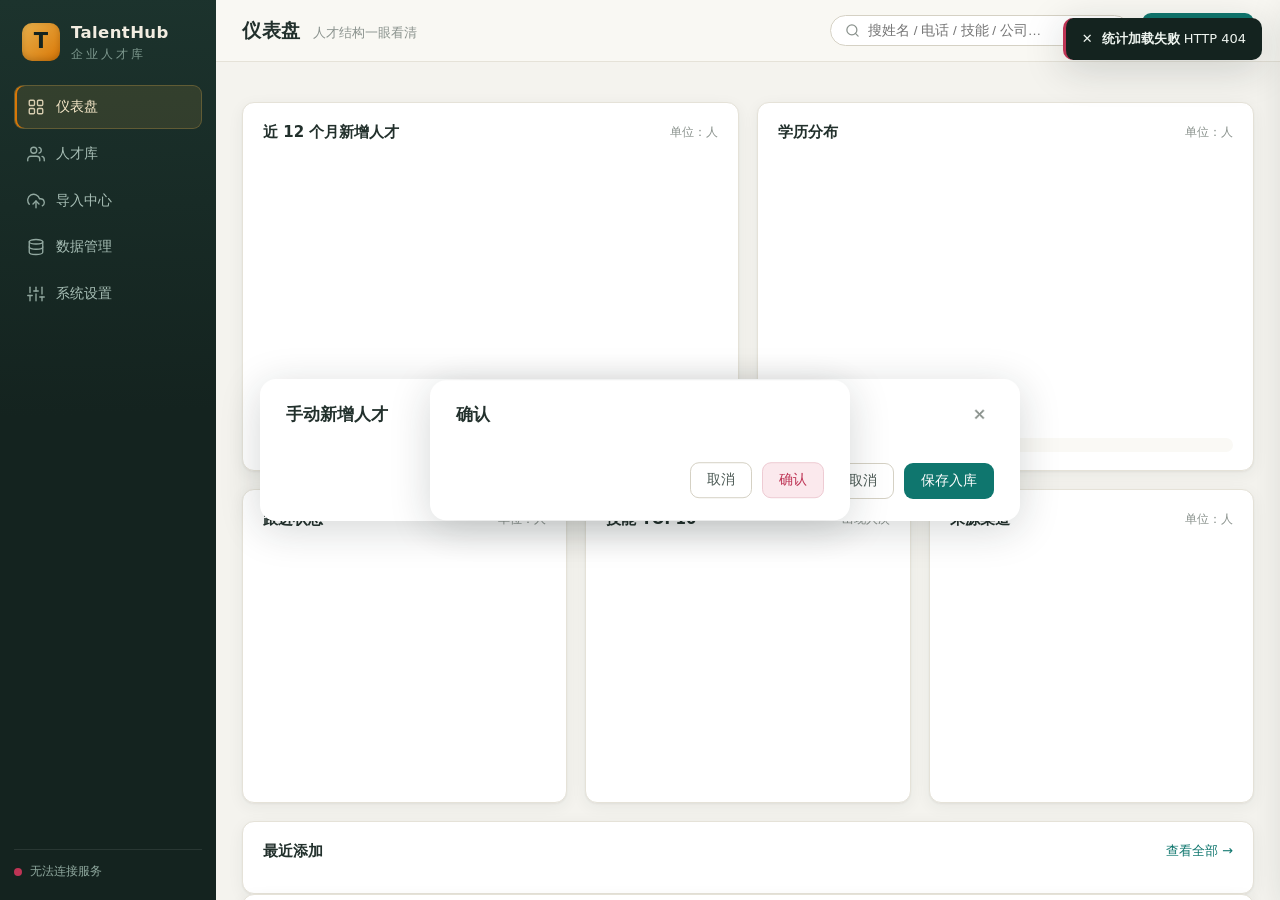
==== app/static/index.html @ 9ff1e19c "feat: add 37 files" ====
<!DOCTYPE html>
<html lang="zh-CN">
<head>
<meta charset="UTF-8">
<meta name="viewport" content="width=device-width, initial-scale=1.0">
<title>TalentHub 企业人才库</title>
<link rel="icon" href="data:image/svg+xml,%3Csvg xmlns='http://www.w3.org/2000/svg' viewBox='0 0 32 32'%3E%3Crect width='32' height='32' rx='7' fill='%23123f38'/%3E%3Ctext x='16' y='22' font-size='16' text-anchor='middle' fill='%23e8b04b' font-family='sans-serif' font-weight='bold'%3ET%3C/text%3E%3C/svg%3E">
<link rel="stylesheet" href="style.css">
<script src="vendor/echarts.min.js"></script>
</head>
<body>
<div id="layout">
  <!-- 侧边栏 -->
  <aside id="sidebar">
    <div class="logo">
      <div class="logo-mark">T</div>
      <div class="logo-text"><b>TalentHub</b><span>企业人才库</span></div>
    </div>
    <nav id="nav">
      <a href="#/dashboard" data-view="dashboard" class="nav-item">
        <svg viewBox="0 0 24 24" fill="none" stroke="currentColor" stroke-width="1.8" stroke-linecap="round" stroke-linejoin="round"><rect x="3" y="3" width="7" height="7" rx="1.5"/><rect x="14" y="3" width="7" height="7" rx="1.5"/><rect x="14" y="14" width="7" height="7" rx="1.5"/><rect x="3" y="14" width="7" height="7" rx="1.5"/></svg>
        仪表盘</a>
      <a href="#/talents" data-view="talents" class="nav-item">
        <svg viewBox="0 0 24 24" fill="none" stroke="currentColor" stroke-width="1.8" stroke-linecap="round" stroke-linejoin="round"><path d="M17 21v-2a4 4 0 0 0-4-4H5a4 4 0 0 0-4 4v2"/><circle cx="9" cy="7" r="4"/><path d="M23 21v-2a4 4 0 0 0-3-3.87"/><path d="M16 3.13a4 4 0 0 1 0 7.75"/></svg>
        人才库</a>
      <a href="#/import" data-view="import" class="nav-item">
        <svg viewBox="0 0 24 24" fill="none" stroke="currentColor" stroke-width="1.8" stroke-linecap="round" stroke-linejoin="round"><polyline points="16 16 12 12 8 16"/><line x1="12" y1="12" x2="12" y2="21"/><path d="M20.39 18.39A5 5 0 0 0 18 9h-1.26A8 8 0 1 0 3 16.3"/></svg>
        导入中心</a>
      <a href="#/data" data-view="data" class="nav-item">
        <svg viewBox="0 0 24 24" fill="none" stroke="currentColor" stroke-width="1.8" stroke-linecap="round" stroke-linejoin="round"><ellipse cx="12" cy="5" rx="9" ry="3"/><path d="M21 12c0 1.66-4 3-9 3s-9-1.34-9-3"/><path d="M3 5v14c0 1.66 4 3 9 3s9-1.34 9-3V5"/></svg>
        数据管理</a>
      <a href="#/settings" data-view="settings" class="nav-item">
        <svg viewBox="0 0 24 24" fill="none" stroke="currentColor" stroke-width="1.8" stroke-linecap="round" stroke-linejoin="round"><line x1="4" y1="21" x2="4" y2="14"/><line x1="4" y1="10" x2="4" y2="3"/><line x1="12" y1="21" x2="12" y2="12"/><line x1="12" y1="8" x2="12" y2="3"/><line x1="20" y1="21" x2="20" y2="16"/><line x1="20" y1="12" x2="20" y2="3"/><line x1="1" y1="14" x2="7" y2="14"/><line x1="9" y1="8" x2="15" y2="8"/><line x1="17" y1="16" x2="23" y2="16"/></svg>
        系统设置</a>
    </nav>
    <div class="sidebar-foot">
      <div id="server-dot" class="server-line"><span class="dot"></span><span id="server-text">连接中…</span></div>
      <div id="sidebar-port" class="port-line"></div>
    </div>
  </aside>

  <!-- 主区 -->
  <div id="main">
    <header id="topbar">
      <div class="topbar-left">
        <h1 id="page-title">仪表盘</h1>
        <span id="page-sub" class="page-sub"></span>
      </div>
      <div class="topbar-right">
        <div class="search-box">
          <svg viewBox="0 0 24 24" fill="none" stroke="currentColor" stroke-width="2" stroke-linecap="round"><circle cx="11" cy="11" r="8"/><line x1="21" y1="21" x2="16.65" y2="16.65"/></svg>
          <input id="global-search" type="search" placeholder="搜姓名 / 电话 / 技能 / 公司…" autocomplete="off">
        </div>
        <button id="btn-upload-top" class="btn btn-primary">
          <svg viewBox="0 0 24 24" fill="none" stroke="currentColor" stroke-width="2" stroke-linecap="round"><path d="M21 15v4a2 2 0 0 1-2 2H5a2 2 0 0 1-2-2v-4"/><polyline points="17 8 12 3 7 8"/><line x1="12" y1="3" x2="12" y2="15"/></svg>
          上传简历</button>
      </div>
    </header>
    <main id="content">
      <!-- 仪表盘 -->
      <section id="view-dashboard" class="view">
        <div id="stat-cards" class="stat-cards"></div>
        <div class="grid-2">
          <div class="card chart-card">
            <div class="card-head"><h3>近 12 个月新增人才</h3><span class="unit">单位：人</span></div>
            <div id="chart-trend" class="chart chart-lg"></div>
            <p id="trend-insight" class="insight"></p>
          </div>
          <div class="card chart-card">
            <div class="card-head"><h3>学历分布</h3><span class="unit">单位：人</span></div>
            <div id="chart-edu" class="chart chart-lg"></div>
            <p id="edu-insight" class="insight"></p>
          </div>
        </div>
        <div class="grid-3">
          <div class="card chart-card">
            <div class="card-head"><h3>跟进状态</h3><span class="unit">单位：人</span></div>
            <div id="chart-status" class="chart"></div>
          </div>
          <div class="card chart-card">
            <div class="card-head"><h3>技能 TOP10</h3><span class="unit">出现人次</span></div>
            <div id="chart-skills" class="chart"></div>
          </div>
          <div class="card chart-card">
            <div class="card-head"><h3>来源渠道</h3><span class="unit">单位：人</span></div>
            <div id="chart-source" class="chart"></div>
          </div>
        </div>
        <div class="card">
          <div class="card-head"><h3>最近添加</h3><a href="#/talents" class="link">查看全部 →</a></div>
          <div id="recent-list" class="recent-list"></div>
        </div>
      </section>

      <!-- 人才库 -->
      <section id="view-talents" class="view" hidden>
        <div class="card">
          <div class="table-toolbar">
            <div class="filters">
              <select id="f-status" aria-label="按状态筛选"><option value="">全部状态</option></select>
              <select id="f-rating" aria-label="按评级筛选">
                <option value="">全部评级</option><option value="A">A 高潜</option>
                <option value="B">B 良好</option><option value="C">C 一般</option>
                <option value="D">D 暂缓</option><option value="_none">未评级</option></select>
              <select id="f-edu" aria-label="按学历筛选"><option value="">全部学历</option></select>
              <select id="f-sort" aria-label="排序方式">
                <option value="created_at:desc">最新添加</option>
                <option value="created_at:asc">最早添加</option>
                <option value="rating:asc">评级 A→D</option>
                <option value="work_years:desc">经验从多到少</option>
                <option value="name:asc">姓名</option>
              </select>
            </div>
            <div class="toolbar-actions">
              <button id="btn-add-talent" class="btn btn-ghost">＋ 手动新增</button>
              <button id="btn-export-filtered" class="btn btn-ghost">导出 Excel</button>
            </div>
          </div>
          <div id="batch-bar" class="batch-bar" hidden>
            <span id="batch-count"></span>
            <select id="batch-status" aria-label="批量改状态"></select>
            <button id="batch-apply-status" class="btn btn-sm">改状态</button>
            <select id="batch-rating" aria-label="批量评级">
              <option value="A">A</option><option value="B">B</option>
              <option value="C">C</option><option value="D">D</option></select>
            <button id="batch-apply-rating" class="btn btn-sm">评级</button>
            <button id="batch-tag" class="btn btn-sm">打标签…</button>
            <button id="batch-delete" class="btn btn-sm btn-danger">删除</button>
            <button id="batch-clear" class="btn btn-sm btn-ghost">取消选择</button>
          </div>
          <div class="table-wrap">
            <table id="talent-table" class="data-table">
              <thead>
                <tr>
                  <th class="w-check"><input type="checkbox" id="check-all" aria-label="全选"></th>
                  <th>姓名</th><th>联系方式</th><th>学历 / 院校</th><th class="num">年限</th>
                  <th>技能</th><th>状态</th><th>评级</th><th>来源</th><th>添加时间</th><th class="w-ops">操作</th>
                </tr>
              </thead>
              <tbody id="talent-tbody"></tbody>
            </table>
            <div id="table-empty" class="empty" hidden>
              <p>还没有人才记录</p>
              <p class="sub">点击右上角「上传简历」批量导入，或「手动新增」逐条录入</p>
            </div>
          </div>
          <div id="pager" class="pager"></div>
        </div>
      </section>

      <!-- 导入中心 -->
      <section id="view-import" class="view" hidden>
        <div class="tabs">
          <button class="tab active" data-tab="resume">简历智能导入（PDF / Word / 图片）</button>
          <button class="tab" data-tab="table">表格导入 / 数据合并（xlsx / csv）</button>
        </div>

        <div id="tab-resume" class="tab-panel">
          <div class="card">
            <div id="dropzone-resume" class="dropzone">
              <svg viewBox="0 0 24 24" fill="none" stroke="currentColor" stroke-width="1.5" stroke-linecap="round" stroke-linejoin="round"><path d="M14 2H6a2 2 0 0 0-2 2v16a2 2 0 0 0 2 2h12a2 2 0 0 0 2-2V8z"/><polyline points="14 2 14 8 20 8"/><line x1="12" y1="18" x2="12" y2="12"/><polyline points="9 15 12 12 15 15"/></svg>
              <p><b>拖拽简历文件到这里</b>，或 <label class="link like-btn">点击选择<input id="file-resume" type="file" multiple accept=".pdf,.docx,.doc,.txt,.md,.png,.jpg,.jpeg,.bmp,.webp" hidden></label></p>
              <p class="sub">支持 PDF（扫描版自动走内置 OCR）、Word .docx、图片、txt，单次可多选</p>
            </div>
            <div id="resume-progress" class="progress-line" hidden><div class="bar"><i></i></div><span></span></div>
          </div>
          <div id="draft-zone" class="card" hidden>
            <div class="card-head">
              <h3>解析结果确认 <span id="draft-count" class="muted"></span></h3>
              <div class="draft-actions">
                <label class="muted">重复合并策略
                  <select id="draft-strategy">
                    <option value="skip">跳过重复</option>
                    <option value="fill" selected>补全空字段</option>
                    <option value="overwrite">覆盖更新</option>
                    <option value="always_new">总是新增</option>
                  </select></label>
                <button id="btn-draft-commit" class="btn btn-primary">确认入库</button>
                <button id="btn-draft-cancel" class="btn btn-ghost">放弃</button>
              </div>
            </div>
            <div class="table-wrap">
              <table class="data-table draft-table">
                <thead><tr>
                  <th>文件</th><th>方式</th><th>置信度</th><th>姓名*</th><th>电话</th><th>学历</th>
                  <th>期望/当前职位</th><th>评级</th><th>状态</th><th></th>
                </tr></thead>
                <tbody id="draft-tbody"></tbody>
              </table>
            </div>
            <p class="hint">置信度低于 60% 的行已标黄，请核对黄色输入框内容；姓名必填才能入库。入库后可在「人才库」继续完善。</p>
          </div>
        </div>

        <div id="tab-table" class="tab-panel" hidden>
          <div class="card">
            <div id="dropzone-table" class="dropzone">
              <svg viewBox="0 0 24 24" fill="none" stroke="currentColor" stroke-width="1.5" stroke-linecap="round"><rect x="3" y="3" width="18" height="18" rx="2"/><line x1="3" y1="9" x2="21" y2="9"/><line x1="3" y1="15" x2="21" y2="15"/><line x1="9" y1="3" x2="9" y2="21"/><line x1="15" y1="3" x2="15" y2="21"/></svg>
              <p><b>拖拽 Excel / CSV 表格到这里</b>，或 <label class="link like-btn">点击选择<input id="file-table" type="file" accept=".xlsx,.xlsm,.csv" hidden></label></p>
              <p class="sub">表头自动识别常见别名；用于外部名单导入、多库数据合并（按 电话 &gt; 邮箱 &gt; 姓名 去重）</p>
            </div>
            <div id="table-progress" class="progress-line" hidden><div class="bar"><i></i></div><span></span></div>
          </div>
          <div id="table-preview-zone" class="card" hidden>
            <div class="card-head"><h3>导入预览与合并分析</h3>
              <div class="draft-actions">
                <span id="tp-summary" class="muted"></span>
                <button id="btn-table-commit" class="btn btn-primary">执行导入</button>
                <button id="btn-table-cancel" class="btn btn-ghost">取消</button>
              </div>
            </div>
            <div id="tp-warnings"></div>
            <div class="strategy-row">
              <span class="muted">合并策略：</span>
              <label><input type="radio" name="tp-strategy" value="fill" checked> 补全空字段（推荐，重复记录只补空白）</label>
              <label><input type="radio" name="tp-strategy" value="skip"> 跳过重复（库里有就不动）</label>
              <label><input type="radio" name="tp-strategy" value="overwrite"> 覆盖更新（以新表为准）</label>
              <label><input type="radio" name="tp-strategy" value="always_new"> 总是新增（不去重）</label>
            </div>
            <div class="table-wrap preview-wrap">
              <table class="data-table">
                <thead><tr><th class="w-check"><input type="checkbox" id="tp-check-all" checked aria-label="全选导入行"></th>
                  <th>#</th><th>姓名</th><th>电话</th><th>邮箱</th><th>学历</th><th>职位</th><th>技能</th><th>重复判定</th></tr></thead>
                <tbody id="tp-tbody"></tbody>
              </table>
            </div>
          </div>
        </div>
      </section>

      <!-- 数据管理 -->
      <section id="view-data" class="view" hidden>
        <div class="grid-2">
          <div class="card action-card">
            <h3>导出</h3>
            <p class="muted">把人才库（含当前筛选条件）导出成带格式的电子表格，可直接用 Excel / WPS 打开编辑。</p>
            <div class="action-row">
              <button id="btn-export-all-xlsx" class="btn btn-primary">导出全部 Excel (.xlsx)</button>
              <button id="btn-export-all-csv" class="btn btn-ghost">导出 CSV</button>
            </div>
            <div class="action-row">
              <button id="btn-download-template" class="btn btn-ghost">下载导入模板</button>
              <button id="btn-export-json" class="btn btn-ghost">导出 JSON 备份</button>
            </div>
          </div>
          <div class="card action-card">
            <h3>导入 / 合并</h3>
            <p class="muted">JSON 备份用于跨机器迁移与两库合并；表格导入请前往「导入中心」。</p>
            <div class="action-row">
              <label class="like-btn btn btn-ghost">导入 JSON 备份并合并<input id="file-json" type="file" accept=".json" hidden></label>
              <select id="json-strategy" aria-label="JSON 合并策略">
                <option value="fill" selected>补全空字段</option><option value="skip">跳过重复</option>
                <option value="overwrite">覆盖更新</option><option value="always_new">总是新增</option>
              </select>
            </div>
            <div id="json-result" class="result-line"></div>
            <div class="db-info" id="db-info"></div>
          </div>
        </div>
        <div class="card">
          <div class="card-head"><h3>操作日志</h3><span class="unit">最近 50 条</span></div>
          <div class="table-wrap"><table class="data-table"><thead>
            <tr><th class="w-time">时间</th><th>动作</th><th>明细</th></tr></thead>
            <tbody id="event-tbody"></tbody></table></div>
        </div>
      </section>

      <!-- 系统设置 -->
      <section id="view-settings" class="view" hidden>
        <div class="grid-2">
          <div class="card">
            <div class="card-head"><h3>服务与端口</h3></div>
            <form id="settings-form" class="form">
              <div class="form-row radio-row">
                <span class="form-label">访问范围</span>
                <label><input type="radio" name="host" value="127.0.0.1"> 仅本机（127.0.0.1）</label>
                <label><input type="radio" name="host" value="0.0.0.0"> 开放端口，局域网可访问（0.0.0.0）</label>
              </div>
              <div class="form-row">
                <label class="form-label" for="set-port">端口</label>
                <input id="set-port" name="port" type="number" min="1024" max="65535" class="input w-120">
                <span class="muted">改端口或开放范围后需点「保存并重启服务」</span>
              </div>
              <div class="form-row"><label class="check-line">
                <input type="checkbox" name="auto_open_browser"> 启动时自动打开浏览器（本地仪表页面）</label></div>
              <div class="form-row"><label class="check-line">
                <input type="checkbox" name="ocr_enabled"> 扫描版 PDF / 图片启用内置 OCR（RapidOCR，离线）</label></div>
              <div class="form-row">
                <label class="form-label" for="set-ocr-pages">OCR 页数上限</label>
                <input id="set-ocr-pages" name="ocr_max_pages" type="number" min="1" max="200" class="input w-120">
                <span class="muted">单份文档最多识别页数，防超大扫描件阻塞</span>
              </div>
              <div class="form-row"><label class="check-line">
                <input type="checkbox" name="upload_keep_original"> 保留上传原件（可在人才详情下载回看）</label></div>
              <div class="form-row btn-row">
                <button type="button" id="btn-save-settings" class="btn btn-primary">保存设置</button>
                <button type="button" id="btn-restart" class="btn btn-warn">保存并重启服务</button>
              </div>
            </form>
          </div>
          <div class="card">
            <div class="card-head"><h3>系统信息</h3></div>
            <div id="sysinfo" class="sysinfo"></div>
            <div class="card-head" style="margin-top:18px"><h3>访问地址</h3></div>
            <div id="sys-urls" class="sysinfo"></div>
            <p class="hint">开放端口后，同一局域网的电脑/手机浏览器直接访问上面的局域网地址即可使用同一套仪表与人才库；公网部署请自行加防火墙白名单或反代鉴权。</p>
          </div>
        </div>
      </section>
    </main>
  </div>
</div>

<!-- 详情/编辑抽屉 -->
<div id="drawer-mask" class="drawer-mask" hidden></div>
<aside id="drawer" class="drawer" hidden aria-label="人才详情">
  <div class="drawer-head">
    <div class="drawer-avatar" id="d-avatar"></div>
    <div><h2 id="d-title"></h2><p id="d-subtitle" class="muted"></p></div>
    <button id="d-close" class="icon-btn" aria-label="关闭">✕</button>
  </div>
  <div class="drawer-tabs">
    <button class="dtab active" data-dtab="info">档案信息</button>
    <button class="dtab" data-dtab="notes">跟进记录 <span id="d-note-count" class="badge"></span></button>
    <button class="dtab" data-dtab="raw">简历原文</button>
  </div>
  <div id="dtab-info" class="dtab-panel">
    <form id="d-form" class="form form-grid"></form>
    <div class="drawer-foot">
      <a id="d-file" class="btn btn-ghost" hidden download>下载原件</a>
      <span class="spacer"></span>
      <button id="d-delete" class="btn btn-danger">删除</button>
      <button id="d-save" class="btn btn-primary">保存修改</button>
    </div>
  </div>
  <div id="dtab-notes" class="dtab-panel" hidden>
    <div class="note-add">
      <textarea id="d-note-input" rows="2" placeholder="记录一次沟通 / 面试反馈 / 跟进计划…"></textarea>
      <button id="d-note-add" class="btn btn-primary btn-sm">添加跟进</button>
    </div>
    <div id="d-notes" class="notes"></div>
  </div>
  <div id="dtab-raw" class="dtab-panel" hidden>
    <pre id="d-raw" class="raw-text"></pre>
  </div>
</aside>

<!-- 手动新增弹窗 -->
<div id="modal-mask" class="drawer-mask" hidden></div>
<div id="modal-add" class="modal" hidden role="dialog" aria-label="手动新增人才">
  <div class="modal-head"><h2>手动新增人才</h2><button id="m-close" class="icon-btn" aria-label="关闭">✕</button></div>
  <form id="m-form" class="form form-grid"></form>
  <div class="modal-foot">
    <button id="m-cancel" class="btn btn-ghost">取消</button>
    <button id="m-save" class="btn btn-primary">保存入库</button>
  </div>
</div>

<!-- 确认弹窗 -->
<div id="confirm-mask" class="drawer-mask" hidden></div>
<div id="confirm-box" class="modal modal-sm" hidden role="alertdialog">
  <div class="modal-head"><h2 id="cf-title">确认</h2></div>
  <p id="cf-text" class="cf-text"></p>
  <div class="modal-foot">
    <button id="cf-cancel" class="btn btn-ghost">取消</button>
    <button id="cf-ok" class="btn btn-danger">确认</button>
  </div>
</div>

<div id="toasts" class="toasts" aria-live="polite"></div>
<script src="app.js"></script>
</body>
</html>
---- app/static/style.css ----
/* TalentHub 设计系统 — 「墨青纸感」：暖纸底 + 墨青侧栏 + 琥珀点缀。
   全部间距/圆角/色彩走 token，禁止散写魔法值。 */
:root {
  --bg: #f4f3ee;
  --surface: #ffffff;
  --surface-2: #faf9f5;
  --ink: #22302c;
  --ink-2: #4c5a55;
  --muted: #8a928d;
  --line: #e5e2d8;
  --line-strong: #d5d1c4;
  --sidebar: #14231f;
  --sidebar-2: #1c332d;
  --sidebar-ink: #cfe0d8;
  --primary: #0f766e;
  --primary-deep: #0b544e;
  --primary-soft: #e0f0ed;
  --accent: #d97706;
  --accent-soft: #fdf1de;
  --danger: #be3455;
  --danger-soft: #fbe9ed;
  --ok: #15803d;
  --radius: 12px;
  --radius-sm: 8px;
  --shadow: 0 1px 2px rgba(34, 48, 44, .05), 0 4px 16px rgba(34, 48, 44, .06);
  --shadow-lg: 0 8px 40px rgba(20, 35, 31, .18);
  --font: "PingFang SC", "HarmonyOS Sans SC", "Source Han Sans SC", "Microsoft YaHei",
          "Noto Sans CJK SC", "Segoe UI", system-ui, sans-serif;
  --transition: 160ms cubic-bezier(.2, 0, 0, 1);
}

* { box-sizing: border-box; margin: 0; padding: 0; }
html, body { height: 100%; }
body {
  font-family: var(--font);
  background: var(--bg);
  color: var(--ink);
  font-size: 14px;
  line-height: 1.55;
  -webkit-font-smoothing: antialiased;
  overflow: hidden;
}
#layout { display: flex; height: 100vh; }

/* ============ 侧边栏 ============ */
#sidebar {
  width: 216px; flex-shrink: 0;
  background: linear-gradient(178deg, var(--sidebar-2) 0%, var(--sidebar) 46%);
  color: var(--sidebar-ink);
  display: flex; flex-direction: column;
  padding: 20px 14px 14px;
}
.logo { display: flex; align-items: center; gap: 11px; padding: 0 8px 22px; }
.logo-mark {
  width: 38px; height: 38px; border-radius: 10px; flex-shrink: 0;
  background: linear-gradient(135deg, #e8b04b, #d97706);
  color: #14231f; font-weight: 800; font-size: 21px;
  display: flex; align-items: center; justify-content: center;
  box-shadow: inset 0 -2px 6px rgba(0,0,0,.18);
}
.logo-text b { display: block; color: #f2ede1; font-size: 16.5px; letter-spacing: .4px; }
.logo-text span { display: block; font-size: 11.5px; color: #7e998f; letter-spacing: 3px; }

#nav { display: flex; flex-direction: column; gap: 3px; flex: 1; }
.nav-item {
  display: flex; align-items: center; gap: 11px;
  padding: 10px 12px; border-radius: 9px;
  color: #a8bfb6; text-decoration: none; font-size: 14px;
  transition: background var(--transition), color var(--transition);
  border: 1px solid transparent;
}
.nav-item svg { width: 18px; height: 18px; flex-shrink: 0; opacity: .85; }
.nav-item:hover { background: rgba(255,255,255,.06); color: #e7efe9; }
.nav-item.active {
  background: rgba(232,176,75,.12); color: #f5e7c8;
  border-color: rgba(232,176,75,.25);
  box-shadow: inset 2px 0 0 var(--accent);
}
.nav-item:focus-visible, a:focus-visible, button:focus-visible, input:focus-visible,
select:focus-visible, textarea:focus-visible {
  outline: 2px solid var(--accent); outline-offset: 2px;
}
.sidebar-foot { border-top: 1px solid rgba(255,255,255,.09); padding-top: 12px; }
.server-line { display: flex; align-items: center; gap: 8px; font-size: 12px; color: #8fa89e; }
.dot { width: 8px; height: 8px; border-radius: 50%; background: #4ade80; flex-shrink: 0; }
.dot.off { background: var(--danger); }
.port-line { font-size: 11px; color: #5f7a70; margin-top: 5px; padding-left: 16px; }

/* ============ 主区 ============ */
#main { flex: 1; display: flex; flex-direction: column; min-width: 0; }
#topbar {
  height: 62px; flex-shrink: 0;
  display: flex; align-items: center; justify-content: space-between;
  padding: 0 26px; gap: 18px;
  background: rgba(250, 249, 245, .82);
  backdrop-filter: blur(8px);
  border-bottom: 1px solid var(--line);
}
.topbar-left { display: flex; align-items: baseline; gap: 12px; min-width: 0; }
#page-title { font-size: 19px; font-weight: 700; letter-spacing: .5px; }
.page-sub { color: var(--muted); font-size: 12.5px; white-space: nowrap; }
.topbar-right { display: flex; align-items: center; gap: 12px; }
.search-box {
  display: flex; align-items: center; gap: 8px;
  background: var(--surface); border: 1px solid var(--line-strong);
  border-radius: 99px; padding: 7px 14px; width: 300px;
  transition: border-color var(--transition), box-shadow var(--transition);
}
.search-box:focus-within { border-color: var(--primary); box-shadow: 0 0 0 3px var(--primary-soft); }
.search-box svg { width: 15px; height: 15px; color: var(--muted); flex-shrink: 0; }
.search-box input { border: 0; outline: 0; flex: 1; font-size: 13.5px; background: transparent; color: var(--ink); min-width: 0; }

#content { flex: 1; overflow-y: auto; padding: 22px 26px 40px; scroll-behavior: smooth; }
.view { display: flex; flex-direction: column; gap: 18px; max-width: 1440px; margin: 0 auto; width: 100%; }

/* ============ 卡片 / 网格 ============ */
.card {
  background: var(--surface); border: 1px solid var(--line);
  border-radius: var(--radius); box-shadow: var(--shadow);
  padding: 18px 20px;
}
.card-head { display: flex; align-items: center; justify-content: space-between; margin-bottom: 12px; gap: 10px; flex-wrap: wrap; }
.card-head h3 { font-size: 15px; font-weight: 700; }
.unit { font-size: 11.5px; color: var(--muted); }
.muted { color: var(--muted); font-size: 12.5px; }
.hint { font-size: 12px; color: var(--muted); margin-top: 10px; line-height: 1.7; }
.link { color: var(--primary); text-decoration: none; font-size: 13px; }
.link:hover { text-decoration: underline; }
.like-btn { cursor: pointer; display: inline-flex; align-items: center; }
.grid-2 { display: grid; grid-template-columns: 1fr 1fr; gap: 18px; }
.grid-3 { display: grid; grid-template-columns: repeat(3, 1fr); gap: 18px; }

/* ============ 统计卡 ============ */
.stat-cards { display: grid; grid-template-columns: repeat(4, 1fr); gap: 18px; }
.stat-card {
  background: var(--surface); border: 1px solid var(--line); border-radius: var(--radius);
  padding: 18px 20px 15px; box-shadow: var(--shadow); position: relative; overflow: hidden;
  display: flex; flex-direction: column; gap: 4px;
}
.stat-card::before { content: ""; position: absolute; left: 0; top: 0; bottom: 0; width: 3px; background: var(--sc, var(--primary)); }
.stat-card .sc-label { font-size: 12.5px; color: var(--muted); display: flex; align-items: center; gap: 7px; }
.stat-card .sc-label svg { width: 15px; height: 15px; color: var(--sc, var(--primary)); }
.stat-card .sc-value {
  font-size: 32px; font-weight: 800; letter-spacing: -.5px; line-height: 1.15;
  font-variant-numeric: tabular-nums; color: var(--ink);
}
.stat-card .sc-value small { font-size: 13px; font-weight: 500; color: var(--muted); margin-left: 3px; }
.stat-card .sc-sub { font-size: 12px; color: var(--muted); }
.stat-card .sc-sub b { color: var(--sc, var(--primary)); font-weight: 600; }

/* ============ 图表 ============ */
.chart-card { display: flex; flex-direction: column; }
.chart { width: 100%; height: 240px; }
.chart-lg { height: 272px; }
.insight {
  font-size: 12.5px; color: var(--ink-2); background: var(--surface-2);
  border-left: 3px solid var(--accent); border-radius: 0 8px 8px 0;
  padding: 7px 12px; margin-top: 10px; line-height: 1.6;
}
.insight b { color: var(--accent); font-variant-numeric: tabular-nums; }
.recent-list { display: flex; flex-direction: column; }
.recent-item {
  display: flex; align-items: center; gap: 12px; padding: 10px 6px;
  border-bottom: 1px dashed var(--line); cursor: pointer; border-radius: 8px;
  transition: background var(--transition);
}
.recent-item:last-child { border-bottom: 0; }
.recent-item:hover { background: var(--surface-2); }
.recent-item .ri-name { font-weight: 600; min-width: 70px; }
.recent-item .ri-meta { color: var(--muted); font-size: 12.5px; flex: 1; overflow: hidden; text-overflow: ellipsis; white-space: nowrap; }
.recent-item .ri-time { color: var(--muted); font-size: 11.5px; font-variant-numeric: tabular-nums; white-space: nowrap; }

/* ============ 按钮 ============ */
.btn {
  display: inline-flex; align-items: center; gap: 7px; justify-content: center;
  border: 1px solid transparent; border-radius: 9px; cursor: pointer;
  font-family: inherit; font-size: 13.5px; font-weight: 500;
  padding: 8px 16px; white-space: nowrap;
  transition: background var(--transition), border-color var(--transition),
              color var(--transition), box-shadow var(--transition);
}
.btn svg { width: 15px; height: 15px; }
.btn:disabled { opacity: .5; cursor: not-allowed; }
.btn-primary { background: var(--primary); color: #fff; }
.btn-primary:hover:not(:disabled) { background: var(--primary-deep); }
.btn-ghost { background: var(--surface); border-color: var(--line-strong); color: var(--ink-2); }
.btn-ghost:hover:not(:disabled) { border-color: var(--primary); color: var(--primary); background: var(--primary-soft); }
.btn-danger { background: var(--danger-soft); color: var(--danger); border-color: #eecbd3; }
.btn-danger:hover:not(:disabled) { background: var(--danger); color: #fff; }
.btn-warn { background: var(--accent-soft); color: var(--accent); border-color: #eedcbb; }
.btn-warn:hover:not(:disabled) { background: var(--accent); color: #fff; }
.btn-sm { padding: 5px 11px; font-size: 12.5px; border-radius: 7px; }
@media (prefers-reduced-motion: no-preference) {
  .btn:active:not(:disabled) { transform: scale(.97); }
}

/* ============ 表格 ============ */
.table-toolbar { display: flex; justify-content: space-between; align-items: center; gap: 12px; flex-wrap: wrap; margin-bottom: 14px; }
.filters { display: flex; gap: 9px; flex-wrap: wrap; }
.toolbar-actions { display: flex; gap: 9px; }
select, .input {
  font-family: inherit; font-size: 13px; color: var(--ink);
  background: var(--surface); border: 1px solid var(--line-strong);
  border-radius: 8px; padding: 7px 10px;
  transition: border-color var(--transition), box-shadow var(--transition);
}
select:hover, .input:hover { border-color: var(--primary); }
select:focus, .input:focus { outline: 0; border-color: var(--primary); box-shadow: 0 0 0 3px var(--primary-soft); }
.w-120 { width: 120px; }

.table-wrap { overflow-x: auto; }
.data-table { width: 100%; border-collapse: collapse; font-size: 13px; }
.data-table th {
  text-align: left; font-weight: 600; color: var(--ink-2); font-size: 12px;
  padding: 9px 10px; border-bottom: 2px solid var(--line-strong);
  background: var(--surface-2); white-space: nowrap; letter-spacing: .3px;
  position: sticky; top: 0; z-index: 1;
}
.data-table td {
  padding: 10px; border-bottom: 1px solid var(--line); vertical-align: middle;
  white-space: nowrap;
}
.data-table td.wrap { white-space: normal; min-width: 180px; }
.data-table tbody tr { transition: background var(--transition); }
.data-table tbody tr:hover { background: #fbfaf6; }
.data-table tbody tr.selected { background: var(--primary-soft); }
.data-table .num, .data-table th.num { text-align: right; font-variant-numeric: tabular-nums; }
.w-check { width: 34px; }
.w-ops { width: 118px; }
.w-time { width: 160px; }
input[type="checkbox"] { accent-color: var(--primary); width: 15px; height: 15px; cursor: pointer; }

.person { display: flex; align-items: center; gap: 10px; cursor: pointer; }
.avatar {
  width: 34px; height: 34px; border-radius: 9px; flex-shrink: 0;
  display: flex; align-items: center; justify-content: center;
  font-weight: 700; font-size: 14px; color: #fff;
}
.person .p-name { font-weight: 600; font-size: 13.5px; }
.person .p-title { color: var(--muted); font-size: 11.5px; max-width: 170px; overflow: hidden; text-overflow: ellipsis; }
.contact-line { font-variant-numeric: tabular-nums; font-size: 12.5px; color: var(--ink-2); }
.contact-line .sub { color: var(--muted); font-size: 11.5px; }

.pill {
  display: inline-block; padding: 2.5px 10px; border-radius: 99px;
  font-size: 12px; font-weight: 500; white-space: nowrap;
  border: 1px solid transparent;
}
.rating-badge {
  display: inline-flex; align-items: center; justify-content: center;
  width: 26px; height: 26px; border-radius: 8px; font-weight: 800; font-size: 13px; color: #fff;
}
.rating-none { background: var(--surface-2); color: var(--muted); border: 1px dashed var(--line-strong); }
.skill-tags { display: flex; gap: 4px; flex-wrap: nowrap; overflow: hidden; max-width: 240px; }
.skill-tag {
  background: var(--primary-soft); color: var(--primary-deep); border-radius: 5px;
  font-size: 11px; padding: 1.5px 7px; white-space: nowrap;
}
.skill-tag.more { background: var(--accent-soft); color: var(--accent); }
.ops { display: flex; gap: 4px; }
.icon-btn {
  background: transparent; border: 1px solid transparent; border-radius: 7px;
  width: 28px; height: 28px; cursor: pointer; color: var(--muted); font-size: 14px;
  display: inline-flex; align-items: center; justify-content: center;
  transition: all var(--transition);
}
.icon-btn:hover { background: var(--surface-2); border-color: var(--line-strong); color: var(--ink); }
.icon-btn.danger:hover { background: var(--danger-soft); color: var(--danger); border-color: #eecbd3; }

.status-select {
  appearance: none; border: 1px solid transparent; background: transparent;
  font-family: inherit; font-size: 12px; font-weight: 500;
  border-radius: 99px; padding: 3.5px 22px 3.5px 10px; cursor: pointer;
  background-image: url("data:image/svg+xml,%3Csvg xmlns='http://www.w3.org/2000/svg' width='10' height='10' viewBox='0 0 24 24' fill='none' stroke='%238a928d' stroke-width='3'%3E%3Cpolyline points='6 9 12 15 18 9'/%3E%3C/svg%3E");
  background-repeat: no-repeat; background-position: right 8px center;
  transition: all var(--transition);
}
.status-select:hover { border-color: var(--line-strong); }
.status-select:focus { outline: 0; box-shadow: 0 0 0 3px var(--primary-soft); }

.pager { display: flex; align-items: center; justify-content: space-between; padding-top: 14px; font-size: 13px; color: var(--muted); }
.pager .pages { display: flex; gap: 6px; align-items: center; }
.pager button {
  min-width: 30px; height: 30px; border-radius: 7px; border: 1px solid var(--line-strong);
  background: var(--surface); cursor: pointer; font-size: 12.5px; color: var(--ink-2);
  font-variant-numeric: tabular-nums; transition: all var(--transition);
}
.pager button:hover:not(:disabled) { border-color: var(--primary); color: var(--primary); }
.pager button.cur { background: var(--primary); border-color: var(--primary); color: #fff; font-weight: 700; }
.pager button:disabled { opacity: .4; cursor: not-allowed; }

.batch-bar {
  display: flex; align-items: center; gap: 9px; flex-wrap: wrap;
  background: var(--primary-soft); border: 1px solid #bcdcd6; border-radius: 10px;
  padding: 9px 14px; margin-bottom: 13px; font-size: 13px;
}
.batch-bar #batch-count { font-weight: 600; color: var(--primary-deep); margin-right: 4px; }

.empty { text-align: center; padding: 56px 0; color: var(--muted); }
.empty p { font-size: 15px; font-weight: 600; color: var(--ink-2); }
.empty .sub { font-size: 13px; font-weight: 400; margin-top: 6px; }

/* ============ 状态色 ============ */
.st-潜在 { background: #eef1f5; color: #52616f; }
.st-跟进中 { background: #e3edfd; color: #2456c9; }
.st-已邀约 { background: #ece6fd; color: #6640d8; }
.st-已面试 { background: var(--accent-soft); color: #a35c05; }
.st-已录用 { background: #e2f4e6; color: var(--ok); }
.st-不合适 { background: var(--danger-soft); color: var(--danger); }
.st-已归档 { background: #efefec; color: #75756e; }
.rb-A { background: var(--ok); } .rb-B { background: #2f6fed; }
.rb-C { background: var(--accent); } .rb-D { background: #98a19c; }

/* ============ 导入中心 ============ */
.tabs { display: flex; gap: 4px; border-bottom: 2px solid var(--line); }
.tab {
  background: transparent; border: 0; cursor: pointer; font-family: inherit;
  font-size: 14px; color: var(--muted); padding: 11px 20px; font-weight: 500;
  border-bottom: 2px solid transparent; margin-bottom: -2px;
  transition: color var(--transition), border-color var(--transition);
}
.tab:hover { color: var(--ink); }
.tab.active { color: var(--primary); border-bottom-color: var(--primary); font-weight: 700; }
.tab-panel { display: flex; flex-direction: column; gap: 18px; margin-top: 18px; }

.dropzone {
  border: 2px dashed var(--line-strong); border-radius: var(--radius);
  padding: 44px 20px; text-align: center; color: var(--ink-2);
  transition: all var(--transition); background: var(--surface-2);
}
.dropzone svg { width: 42px; height: 42px; color: var(--primary); margin-bottom: 12px; opacity: .8; }
.dropzone p { font-size: 14.5px; }
.dropzone .sub { font-size: 12.5px; color: var(--muted); margin-top: 7px; }
.dropzone.dragover { border-color: var(--primary); background: var(--primary-soft); transform: scale(1.005); }

.progress-line { display: flex; align-items: center; gap: 12px; margin-top: 14px; font-size: 12.5px; color: var(--muted); }
.progress-line .bar { flex: 1; height: 6px; background: var(--line); border-radius: 99px; overflow: hidden; }
.progress-line .bar i { display: block; height: 100%; width: 40%; background: var(--primary); border-radius: 99px; animation: slide 1.1s infinite ease-in-out; }
@keyframes slide { 0% { margin-left: -40%; } 100% { margin-left: 100%; } }

.draft-actions { display: flex; gap: 10px; align-items: center; flex-wrap: wrap; }
.draft-table td input, .draft-table td select { width: 100%; min-width: 84px; padding: 5px 8px; font-size: 12.5px; border-radius: 6px; border: 1px solid var(--line-strong); font-family: inherit; }
.draft-table tr.low-conf td input { background: #fffbeb; border-color: #ecd9a0; }
.conf-bar { width: 74px; height: 6px; background: var(--line); border-radius: 99px; overflow: hidden; display: inline-block; vertical-align: middle; }
.conf-bar i { display: block; height: 100%; border-radius: 99px; }
.conf-num { font-size: 11.5px; margin-left: 6px; font-variant-numeric: tabular-nums; color: var(--muted); }
.method-badge { font-size: 11px; padding: 2px 8px; border-radius: 5px; font-weight: 600; }
.mb-ocr { background: var(--accent-soft); color: var(--accent); }
.mb-text { background: var(--primary-soft); color: var(--primary-deep); }
.mb-docx { background: #e3edfd; color: #2456c9; }
.dup-badge { font-size: 11.5px; padding: 2px 9px; border-radius: 99px; }
.dup-yes { background: var(--accent-soft); color: var(--accent); font-weight: 600; }
.dup-no { background: #e2f4e6; color: var(--ok); }
.strategy-row { display: flex; gap: 16px; align-items: center; flex-wrap: wrap; padding: 11px 14px; background: var(--surface-2); border-radius: 10px; margin: 10px 0; font-size: 13px; }
.strategy-row label { display: inline-flex; gap: 6px; align-items: center; cursor: pointer; }
.strategy-row input[type="radio"] { accent-color: var(--primary); }
.preview-wrap { max-height: 420px; overflow-y: auto; border: 1px solid var(--line); border-radius: 10px; }
#tp-warnings .warn-item { background: var(--accent-soft); color: #8a5a06; border-radius: 8px; padding: 8px 12px; font-size: 12.5px; margin-bottom: 6px; }

/* ============ 数据管理 ============ */
.action-card { display: flex; flex-direction: column; gap: 13px; }
.action-card h3 { font-size: 15.5px; }
.action-row { display: flex; gap: 10px; flex-wrap: wrap; align-items: center; }
.result-line { font-size: 13px; color: var(--ok); min-height: 18px; }
.db-info { margin-top: 4px; font-size: 12px; color: var(--muted); line-height: 1.9; background: var(--surface-2); border-radius: 8px; padding: 10px 13px; font-variant-numeric: tabular-nums; }
.db-info code { background: #eceae2; padding: 1px 6px; border-radius: 4px; font-size: 11px; }

/* ============ 表单 ============ */
.form { display: flex; flex-direction: column; gap: 14px; }
.form-row { display: flex; align-items: center; gap: 12px; flex-wrap: wrap; }
.form-label { width: 108px; flex-shrink: 0; font-size: 13px; color: var(--ink-2); font-weight: 500; }
.radio-row label, .check-line { display: inline-flex; align-items: center; gap: 7px; cursor: pointer; font-size: 13.5px; }
.check-line input { accent-color: var(--primary); width: 15px; height: 15px; }
.btn-row { padding-top: 6px; gap: 10px; }

.form-grid { display: grid; grid-template-columns: 1fr 1fr; gap: 12px 16px; }
.form-grid .fg-item { display: flex; flex-direction: column; gap: 5px; }
.form-grid .fg-item.wide { grid-column: 1 / -1; }
.form-grid label { font-size: 12px; color: var(--muted); font-weight: 500; }
.form-grid .input, .form-grid select, .form-grid textarea { width: 100%; font-family: inherit; }
.form-grid textarea { resize: vertical; min-height: 56px; font-size: 13px; }

/* ============ 抽屉 ============ */
.drawer-mask { position: fixed; inset: 0; background: rgba(20, 32, 28, .42); z-index: 40; opacity: 0; transition: opacity 200ms; }
.drawer-mask.show { opacity: 1; }
.drawer {
  position: fixed; top: 0; right: 0; bottom: 0; width: min(620px, 94vw); z-index: 50;
  background: var(--surface); box-shadow: var(--shadow-lg);
  display: flex; flex-direction: column;
  transform: translateX(102%); transition: transform 240ms cubic-bezier(.2, 0, 0, 1);
}
.drawer.show { transform: translateX(0); }
.drawer-head { display: flex; align-items: center; gap: 14px; padding: 20px 24px 14px; border-bottom: 1px solid var(--line); }
.drawer-avatar { width: 48px; height: 48px; border-radius: 12px; display: flex; align-items: center; justify-content: center; color: #fff; font-size: 19px; font-weight: 800; flex-shrink: 0; }
.drawer-head h2 { font-size: 17.5px; }
.drawer-head #d-subtitle { font-size: 12.5px; }
.drawer-head .icon-btn { margin-left: auto; width: 34px; height: 34px; font-size: 16px; }
.drawer-tabs { display: flex; gap: 2px; padding: 10px 24px 0; border-bottom: 1px solid var(--line); }
.dtab {
  background: transparent; border: 0; font-family: inherit; font-size: 13.5px; cursor: pointer;
  color: var(--muted); padding: 9px 14px; border-bottom: 2px solid transparent; margin-bottom: -1px;
  display: inline-flex; gap: 6px; align-items: center;
}
.dtab.active { color: var(--primary); border-bottom-color: var(--primary); font-weight: 700; }
.badge { background: var(--accent-soft); color: var(--accent); border-radius: 99px; font-size: 11px; padding: 0 7px; font-weight: 700; }
.dtab-panel { flex: 1; overflow-y: auto; padding: 20px 24px; display: flex; flex-direction: column; }
.drawer-foot { display: flex; gap: 10px; align-items: center; padding-top: 16px; margin-top: auto; border-top: 1px dashed var(--line); }
.drawer-foot .spacer { flex: 1; }
.note-add { display: flex; gap: 10px; margin-bottom: 16px; align-items: flex-start; }
.note-add textarea { flex: 1; border: 1px solid var(--line-strong); border-radius: 9px; padding: 9px 12px; font-family: inherit; font-size: 13px; resize: vertical; }
.note-add textarea:focus { outline: 0; border-color: var(--primary); box-shadow: 0 0 0 3px var(--primary-soft); }
.notes { display: flex; flex-direction: column; gap: 0; }
.note-item { padding: 10px 2px 12px 18px; border-left: 2px solid var(--line-strong); position: relative; }
.note-item::before { content: ""; position: absolute; left: -5.5px; top: 15px; width: 9px; height: 9px; border-radius: 50%; background: var(--accent); }
.note-item .n-time { font-size: 11.5px; color: var(--muted); font-variant-numeric: tabular-nums; }
.note-item .n-text { font-size: 13px; margin-top: 2px; white-space: pre-wrap; word-break: break-word; }
.raw-text {
  background: var(--surface-2); border: 1px solid var(--line); border-radius: 10px;
  padding: 14px 16px; font-size: 12.5px; line-height: 1.8; white-space: pre-wrap;
  word-break: break-word; font-family: inherit; color: var(--ink-2); flex: 1; overflow-y: auto;
}

/* ============ 弹窗 / Toast ============ */
.modal {
  position: fixed; z-index: 60; top: 50%; left: 50%; transform: translate(-50%, -50%);
  background: var(--surface); border-radius: 16px; box-shadow: var(--shadow-lg);
  width: min(760px, 94vw); max-height: 88vh; display: flex; flex-direction: column;
  padding: 22px 26px;
}
.modal-sm { width: min(420px, 92vw); }
.modal-head { display: flex; justify-content: space-between; align-items: center; margin-bottom: 16px; }
.modal-head h2 { font-size: 16.5px; }
.modal-foot { display: flex; justify-content: flex-end; gap: 10px; margin-top: 18px; }
.cf-text { font-size: 13.5px; color: var(--ink-2); line-height: 1.7; }

.toasts { position: fixed; top: 18px; right: 18px; z-index: 100; display: flex; flex-direction: column; gap: 9px; }
.toast {
  background: var(--sidebar); color: #eef4ef; border-radius: 10px; padding: 11px 16px;
  font-size: 13px; box-shadow: var(--shadow-lg); max-width: 380px;
  display: flex; gap: 9px; align-items: flex-start;
  animation: toast-in 220ms cubic-bezier(.2, 0, 0, 1);
  border-left: 3px solid var(--ok);
}
.toast.err { border-left-color: var(--danger); }
.toast.warn { border-left-color: var(--accent); }
.toast b { flex-shrink: 0; }
@keyframes toast-in { from { opacity: 0; transform: translateX(24px); } to { opacity: 1; transform: none; } }

.sysinfo { display: flex; flex-direction: column; gap: 7px; font-size: 13px; }
.sysinfo .si-row { display: flex; gap: 10px; }
.sysinfo .si-k { width: 110px; color: var(--muted); flex-shrink: 0; }
.sysinfo .si-v { color: var(--ink-2); word-break: break-all; font-variant-numeric: tabular-nums; }
.sysinfo .si-v a { color: var(--primary); }

/* ============ 响应式 ============ */
@media (max-width: 1180px) {
  .grid-3 { grid-template-columns: 1fr 1fr; }
  .stat-cards { grid-template-columns: repeat(2, 1fr); }
}
@media (max-width: 860px) {
  #sidebar { width: 62px; padding: 16px 9px; }
  .logo-text, .nav-item span, .port-line { display: none; }
  .nav-item { justify-content: center; padding: 12px 0; }
  .nav-item svg { margin: 0; }
  .logo { justify-content: center; padding: 0 0 18px; }
  .grid-2, .grid-3, .stat-cards { grid-template-columns: 1fr; }
  .search-box { width: 170px; }
  #content { padding: 16px 14px 30px; }
  .form-grid { grid-template-columns: 1fr; }
}

/* 窄屏紧凑模式（≤560px）：顶栏收进视口，搜索框弹性收缩 */
@media (max-width: 560px) {
  #topbar { padding: 0 12px; gap: 8px; }
  .topbar-left { flex-shrink: 0; }
  .page-sub { display: none; }
  #page-title { font-size: 16px; }
  .topbar-right { flex: 1; min-width: 0; gap: 8px; }
  .search-box { width: auto; flex: 1; min-width: 0; padding: 7px 10px; }
  #btn-upload-top { padding: 8px 11px; }
  #content { padding: 14px 12px 28px; }
  .drawer { width: 100vw; }
  .modal { width: 96vw; padding: 18px 16px; }
}
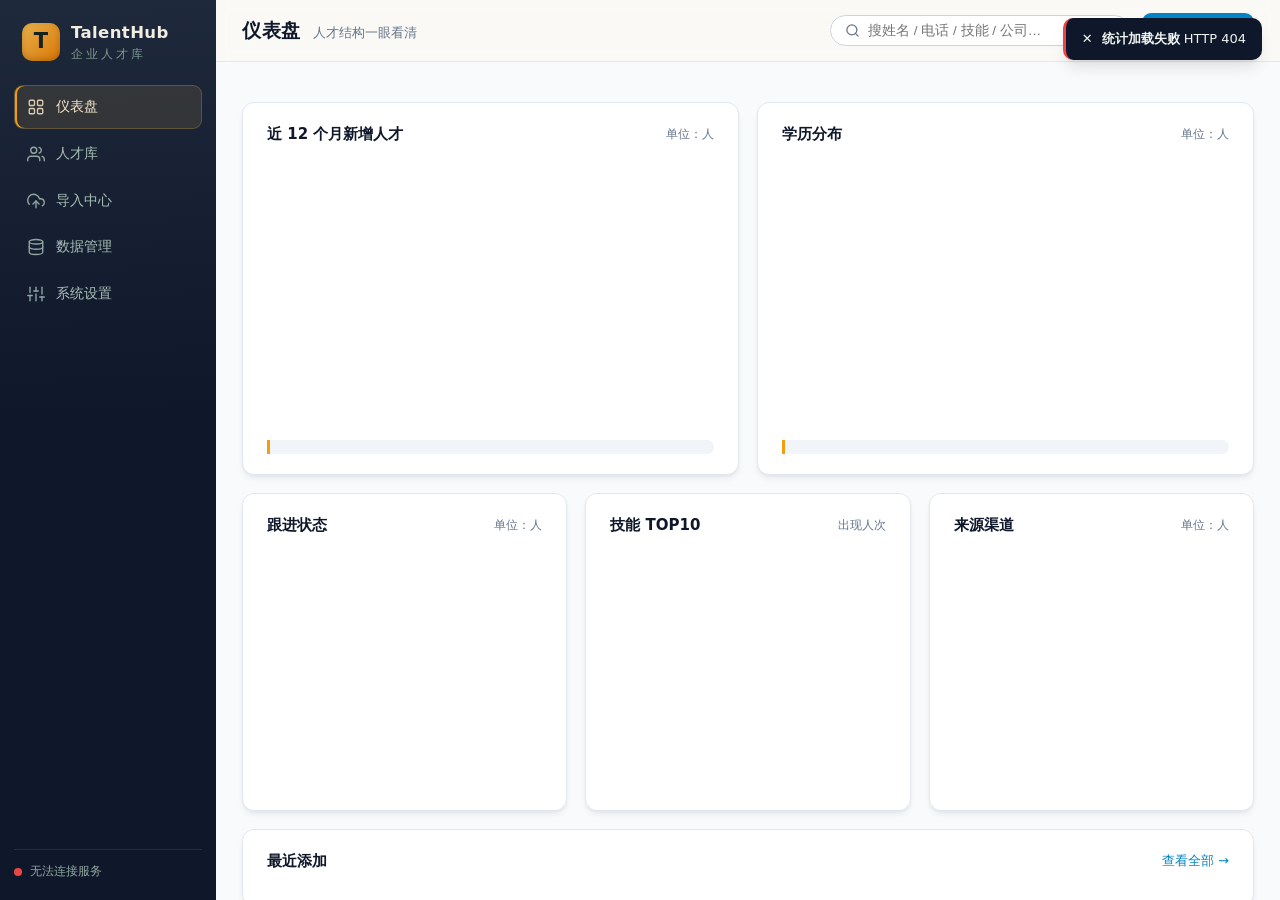
==== commit 3a9378da: "feat(v1.1.0): 本地mini大模型AI解析(Qwen2.5 GGUF多源下载)+规则解析大幅增强+8个新字段+UI现代化改版" ====
--- a/app/static/index.html
+++ b/app/static/index.html
@@ -112,6 +112,9 @@
               </select>
             </div>
             <div class="toolbar-actions">
+              <button id="btn-batch-upload" class="btn btn-primary" title="支持多选 PDF/Word/图片 批量上传解析">
+                <svg viewBox="0 0 24 24" fill="none" stroke="currentColor" stroke-width="2" stroke-linecap="round"><path d="M21 15v4a2 2 0 0 1-2 2H5a2 2 0 0 1-2-2v-4"/><polyline points="17 8 12 3 7 8"/><line x1="12" y1="3" x2="12" y2="15"/></svg>
+                批量上传简历</button>
               <button id="btn-add-talent" class="btn btn-ghost">＋ 手动新增</button>
               <button id="btn-export-filtered" class="btn btn-ghost">导出 Excel</button>
             </div>
@@ -158,9 +161,20 @@
         <div id="tab-resume" class="tab-panel">
           <div class="card">
             <div id="dropzone-resume" class="dropzone">
-              <svg viewBox="0 0 24 24" fill="none" stroke="currentColor" stroke-width="1.5" stroke-linecap="round" stroke-linejoin="round"><path d="M14 2H6a2 2 0 0 0-2 2v16a2 2 0 0 0 2 2h12a2 2 0 0 0 2-2V8z"/><polyline points="14 2 14 8 20 8"/><line x1="12" y1="18" x2="12" y2="12"/><polyline points="9 15 12 12 15 15"/></svg>
-              <p><b>拖拽简历文件到这里</b>，或 <label class="link like-btn">点击选择<input id="file-resume" type="file" multiple accept=".pdf,.docx,.doc,.txt,.md,.png,.jpg,.jpeg,.bmp,.webp" hidden></label></p>
-              <p class="sub">支持 PDF（扫描版自动走内置 OCR）、Word .docx、图片、txt，单次可多选</p>
+              <div class="dropzone-icon-wrap">
+                <svg viewBox="0 0 24 24" fill="none" stroke="currentColor" stroke-width="1.8" stroke-linecap="round" stroke-linejoin="round"><path d="M14 2H6a2 2 0 0 0-2 2v16a2 2 0 0 0 2 2h12a2 2 0 0 0 2-2V8z"/><polyline points="14 2 14 8 20 8"/><line x1="12" y1="18" x2="12" y2="12"/><polyline points="9 15 12 12 15 15"/></svg>
+              </div>
+              <p class="dropzone-title"><b>拖拽简历文件到这里，支持数十份同时批量解析</b></p>
+              <div class="dropzone-btns">
+                <label class="btn btn-primary like-btn">
+                  <svg viewBox="0 0 24 24" fill="none" stroke="currentColor" stroke-width="2" stroke-linecap="round"><path d="M21 15v4a2 2 0 0 1-2 2H5a2 2 0 0 1-2-2v-4"/><polyline points="17 8 12 3 7 8"/><line x1="12" y1="3" x2="12" y2="15"/></svg>
+                  选择多个文件（按住 Ctrl/Shift 多选）
+                  <input id="file-resume" type="file" multiple accept=".pdf,.docx,.doc,.txt,.md,.png,.jpg,.jpeg,.bmp,.webp" hidden>
+                </label>
+              </div>
+              <p class="sub">格式支持：PDF（扫描版自动精准 OCR）、Word (.docx)、简历图片（JPG/PNG）、TXT；单次最大支持 50 份并发解析</p>
+              <label class="check-line" style="justify-content:center;margin-top:12px;font-size:13px">
+                <input type="checkbox" id="force-llm"> 强制 AI 增强解析（每份都过本地大模型，较慢但非标准简历识别率最高；需先在「系统设置」下载模型）</label>
             </div>
             <div id="resume-progress" class="progress-line" hidden><div class="bar"><i></i></div><span></span></div>
           </div>
@@ -306,6 +320,35 @@
             <p class="hint">开放端口后，同一局域网的电脑/手机浏览器直接访问上面的局域网地址即可使用同一套仪表与人才库；公网部署请自行加防火墙白名单或反代鉴权。</p>
           </div>
         </div>
+
+        <div class="card">
+          <div class="card-head"><h3>AI 智能解析（本地 mini 大模型）</h3><span id="llm-badge" class="unit"></span></div>
+          <form id="llm-form" class="form">
+            <div class="form-row"><label class="check-line">
+              <input type="checkbox" name="llm_enabled"> 启用本地 AI 增强解析（Qwen2.5 GGUF，纯 CPU 离线推理；规则解析置信度低的简历自动交给 AI 补全字段）</label></div>
+            <div class="form-row">
+              <label class="form-label" for="set-llm-min">AI 触发阈值</label>
+              <input id="set-llm-min" name="llm_min_confidence" type="number" min="0" max="1" step="0.05" class="input w-120">
+              <span class="muted">规则解析置信度低于该值才调用 AI（批量导入提速；1.01 = 全部走 AI）</span>
+            </div>
+            <div class="form-row btn-row">
+              <button type="button" id="btn-save-llm" class="btn btn-primary">保存 AI 设置</button>
+            </div>
+          </form>
+          <div id="llm-status" class="db-info" style="margin-top:12px"></div>
+          <div class="card-head" style="margin-top:18px"><h3>模型下载</h3>
+            <span class="unit">模型不随程序分发，按需下载后自动启用；也可手动放入 <code id="llm-dir"></code></span></div>
+          <div class="model-row">
+            <select id="dl-model" aria-label="选择模型"></select>
+            <select id="dl-source" aria-label="选择下载源站"></select>
+            <button id="btn-dl-model" class="btn btn-primary">开始下载</button>
+          </div>
+          <div id="dl-progress" class="dl-progress" hidden>
+            <div class="dl-bar"><i id="dl-bar-fill"></i></div>
+            <span id="dl-text" class="muted"></span>
+          </div>
+          <p class="hint">国内网络推荐 hf-mirror / ModelScope 源；HuggingFace 官方源需国际网络。下载完成后无需重启，下一次简历导入自动启用 AI 增强。</p>
+        </div>
       </section>
     </main>
   </div>
--- a/app/static/style.css
+++ b/app/static/style.css
@@ -1,35 +1,40 @@
 /* TalentHub 设计系统 — 「墨青纸感」：暖纸底 + 墨青侧栏 + 琥珀点缀。
    全部间距/圆角/色彩走 token，禁止散写魔法值。 */
 :root {
-  --bg: #f4f3ee;
+  --bg: #f8fafc;
   --surface: #ffffff;
-  --surface-2: #faf9f5;
-  --ink: #22302c;
-  --ink-2: #4c5a55;
-  --muted: #8a928d;
-  --line: #e5e2d8;
-  --line-strong: #d5d1c4;
-  --sidebar: #14231f;
-  --sidebar-2: #1c332d;
-  --sidebar-ink: #cfe0d8;
-  --primary: #0f766e;
-  --primary-deep: #0b544e;
-  --primary-soft: #e0f0ed;
-  --accent: #d97706;
-  --accent-soft: #fdf1de;
-  --danger: #be3455;
-  --danger-soft: #fbe9ed;
-  --ok: #15803d;
+  --surface-2: #f1f5f9;
+  --surface-hover: #f8fafc;
+  --ink: #0f172a;
+  --ink-2: #334155;
+  --muted: #64748b;
+  --line: #e2e8f0;
+  --line-strong: #cbd5e1;
+  --sidebar: #0f172a;
+  --sidebar-2: #1e293b;
+  --sidebar-ink: #cbd5e1;
+  --primary: #0284c7;
+  --primary-deep: #0369a1;
+  --primary-soft: #e0f2fe;
+  --accent: #f59e0b;
+  --accent-soft: #fef3c7;
+  --danger: #ef4444;
+  --danger-soft: #fee2e2;
+  --ok: #10b981;
   --radius: 12px;
   --radius-sm: 8px;
-  --shadow: 0 1px 2px rgba(34, 48, 44, .05), 0 4px 16px rgba(34, 48, 44, .06);
-  --shadow-lg: 0 8px 40px rgba(20, 35, 31, .18);
-  --font: "PingFang SC", "HarmonyOS Sans SC", "Source Han Sans SC", "Microsoft YaHei",
-          "Noto Sans CJK SC", "Segoe UI", system-ui, sans-serif;
-  --transition: 160ms cubic-bezier(.2, 0, 0, 1);
+  --shadow-sm: 0 1px 2px 0 rgb(0 0 0 / 0.05);
+  --shadow: 0 4px 6px -1px rgb(0 0 0 / 0.07), 0 2px 4px -2px rgb(0 0 0 / 0.07);
+  --shadow-lg: 0 10px 15px -3px rgb(0 0 0 / 0.1), 0 4px 6px -4px rgb(0 0 0 / 0.1);
+  --font: "Inter", "PingFang SC", "HarmonyOS Sans SC", "Microsoft YaHei", "Noto Sans CJK SC", system-ui, sans-serif;
+  --transition: 180ms cubic-bezier(.16, 1, .3, 1);
 }
 
 * { box-sizing: border-box; margin: 0; padding: 0; }
+/* 关键守卫：作者样式的 display（.modal/.view/.tab-panel 等的 flex）会压过 UA 默认的
+   [hidden]{display:none}，导致弹窗/隐藏视图开机即显示且无法关闭。
+   全站凡用 hidden 属性控制显隐的元素都依赖这一条。 */
+[hidden] { display: none !important; }
 html, body { height: 100%; }
 body {
   font-family: var(--font);
@@ -117,7 +122,12 @@
 .card {
   background: var(--surface); border: 1px solid var(--line);
   border-radius: var(--radius); box-shadow: var(--shadow);
-  padding: 18px 20px;
+  padding: 20px 24px;
+  transition: box-shadow var(--transition), border-color var(--transition);
+}
+.card:hover {
+  box-shadow: var(--shadow-lg);
+  border-color: #cbd5e1;
 }
 .card-head { display: flex; align-items: center; justify-content: space-between; margin-bottom: 12px; gap: 10px; flex-wrap: wrap; }
 .card-head h3 { font-size: 15px; font-weight: 700; }
@@ -211,13 +221,13 @@
 .table-wrap { overflow-x: auto; }
 .data-table { width: 100%; border-collapse: collapse; font-size: 13px; }
 .data-table th {
-  text-align: left; font-weight: 600; color: var(--ink-2); font-size: 12px;
-  padding: 9px 10px; border-bottom: 2px solid var(--line-strong);
+  text-align: left; font-weight: 600; color: var(--ink-2); font-size: 12.5px;
+  padding: 12px 14px; border-bottom: 2px solid var(--line-strong);
   background: var(--surface-2); white-space: nowrap; letter-spacing: .3px;
   position: sticky; top: 0; z-index: 1;
 }
 .data-table td {
-  padding: 10px; border-bottom: 1px solid var(--line); vertical-align: middle;
+  padding: 12px 14px; border-bottom: 1px solid var(--line); vertical-align: middle;
   white-space: nowrap;
 }
 .data-table td.wrap { white-space: normal; min-width: 180px; }
@@ -301,15 +311,17 @@
 .empty .sub { font-size: 13px; font-weight: 400; margin-top: 6px; }
 
 /* ============ 状态色 ============ */
-.st-潜在 { background: #eef1f5; color: #52616f; }
-.st-跟进中 { background: #e3edfd; color: #2456c9; }
-.st-已邀约 { background: #ece6fd; color: #6640d8; }
-.st-已面试 { background: var(--accent-soft); color: #a35c05; }
-.st-已录用 { background: #e2f4e6; color: var(--ok); }
-.st-不合适 { background: var(--danger-soft); color: var(--danger); }
-.st-已归档 { background: #efefec; color: #75756e; }
-.rb-A { background: var(--ok); } .rb-B { background: #2f6fed; }
-.rb-C { background: var(--accent); } .rb-D { background: #98a19c; }
+.st-潜在 { background: #f1f5f9; color: #475569; border-color: #cbd5e1; }
+.st-跟进中 { background: #e0f2fe; color: #0284c7; border-color: #bae6fd; font-weight: 600; }
+.st-已邀约 { background: #f3e8ff; color: #9333ea; border-color: #e9d5ff; }
+.st-已面试 { background: #fef3c7; color: #d97706; border-color: #fde68a; font-weight: 600; }
+.st-已录用 { background: #d1fae5; color: #059669; border-color: #a7f3d0; font-weight: 700; }
+.st-不合适 { background: #fee2e2; color: #dc2626; border-color: #fecaca; }
+.st-已归档 { background: #f1f5f9; color: #94a3b8; border-color: #e2e8f0; }
+.rb-A { background: linear-gradient(135deg, #10b981, #059669); box-shadow: 0 2px 4px rgba(16,185,129,0.3); } 
+.rb-B { background: linear-gradient(135deg, #0284c7, #0369a1); box-shadow: 0 2px 4px rgba(2,132,199,0.3); }
+.rb-C { background: linear-gradient(135deg, #f59e0b, #d97706); box-shadow: 0 2px 4px rgba(245,158,11,0.3); } 
+.rb-D { background: #94a3b8; }
 
 /* ============ 导入中心 ============ */
 .tabs { display: flex; gap: 4px; border-bottom: 2px solid var(--line); }
@@ -324,14 +336,21 @@
 .tab-panel { display: flex; flex-direction: column; gap: 18px; margin-top: 18px; }
 
 .dropzone {
-  border: 2px dashed var(--line-strong); border-radius: var(--radius);
-  padding: 44px 20px; text-align: center; color: var(--ink-2);
-  transition: all var(--transition); background: var(--surface-2);
-}
-.dropzone svg { width: 42px; height: 42px; color: var(--primary); margin-bottom: 12px; opacity: .8; }
-.dropzone p { font-size: 14.5px; }
-.dropzone .sub { font-size: 12.5px; color: var(--muted); margin-top: 7px; }
-.dropzone.dragover { border-color: var(--primary); background: var(--primary-soft); transform: scale(1.005); }
+  border: 2px dashed #93c5fd; border-radius: var(--radius);
+  padding: 48px 24px; text-align: center; color: var(--ink-2);
+  transition: all var(--transition); background: linear-gradient(180deg, #f0f9ff 0%, #ffffff 100%);
+  position: relative;
+}
+.dropzone-icon-wrap {
+  width: 64px; height: 64px; margin: 0 auto 16px;
+  background: var(--primary-soft); border-radius: 50%;
+  display: flex; align-items: center; justify-content: center;
+}
+.dropzone-icon-wrap svg { width: 32px; height: 32px; color: var(--primary); }
+.dropzone-title { font-size: 16px; color: var(--ink); margin-bottom: 14px; }
+.dropzone-btns { margin-bottom: 12px; }
+.dropzone .sub { font-size: 12.5px; color: var(--muted); max-width: 640px; margin: 0 auto; line-height: 1.6; }
+.dropzone.dragover { border-color: var(--primary); background: #e0f2fe; transform: scale(1.008); box-shadow: 0 0 0 4px rgba(2, 132, 199, 0.15); }
 
 .progress-line { display: flex; align-items: center; gap: 12px; margin-top: 14px; font-size: 12.5px; color: var(--muted); }
 .progress-line .bar { flex: 1; height: 6px; background: var(--line); border-radius: 99px; overflow: hidden; }
@@ -482,3 +501,14 @@
   .drawer { width: 100vw; }
   .modal { width: 96vw; padding: 18px 16px; }
 }
+
+/* ============ AI 模型管理（v1.1） ============ */
+.model-row { display: flex; gap: 10px; align-items: center; flex-wrap: wrap; margin-top: 6px; }
+.model-row select { max-width: 420px; }
+.dl-progress { display: flex; align-items: center; gap: 12px; margin-top: 12px; }
+.dl-bar { flex: 1; max-width: 480px; height: 8px; background: var(--line); border-radius: 99px; overflow: hidden; }
+.dl-bar i { display: block; height: 100%; width: 0; background: linear-gradient(90deg, var(--primary), #38bdf8); border-radius: 99px; transition: width 400ms; }
+#llm-badge { font-weight: 600; }
+.llm-on { color: var(--ok); }
+.llm-off { color: var(--muted); }
+.method-badge.mb-ai { background: #ede9fe; color: #7c3aed; }
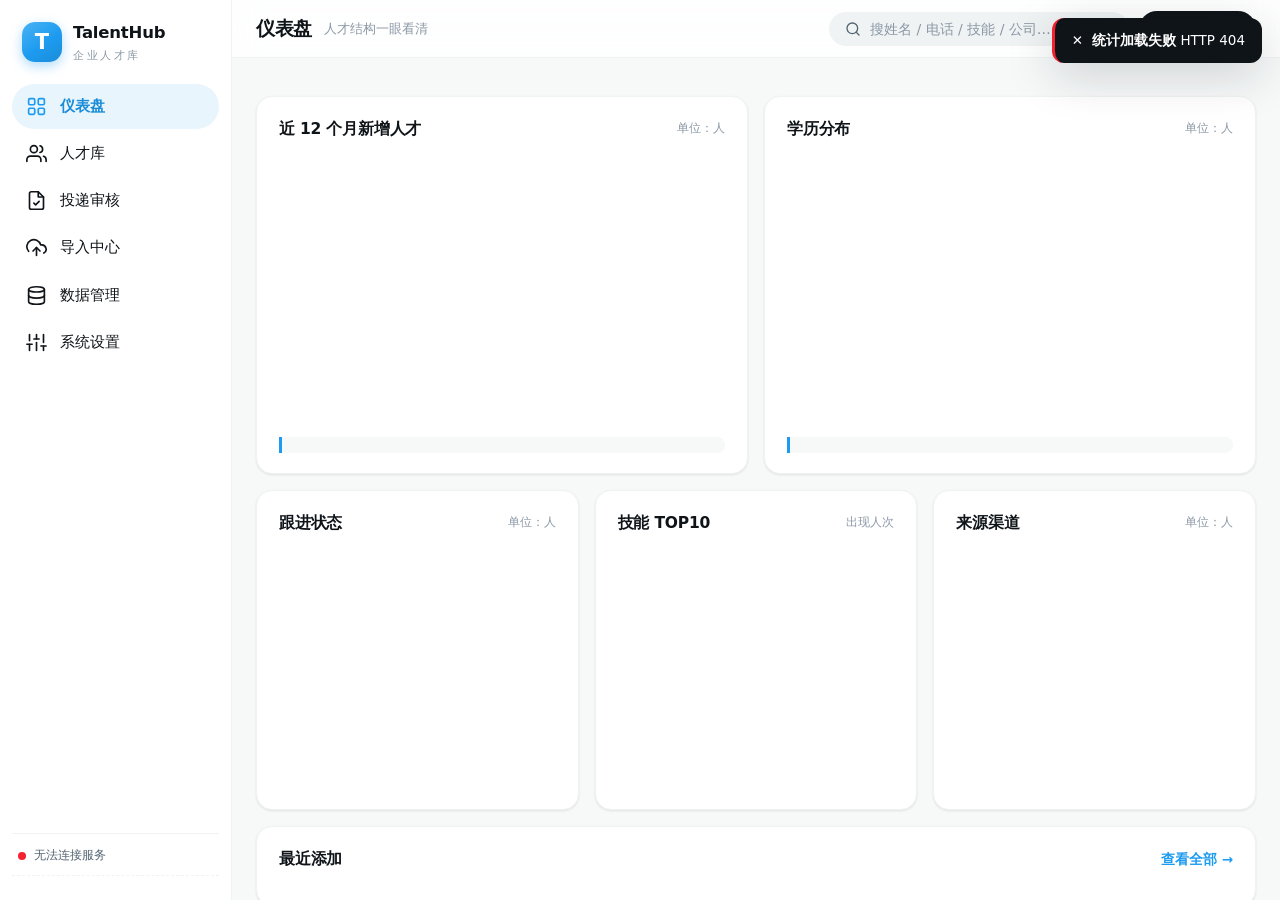
==== commit 33c2a489: "feat(v1.2.0): 投递门户(第二端口+验证码+审核转人才)+锁屏密码+AI双引擎(7档模型×3源站+外部API+GPU)+自定义状态+在线预览+日志删除+Apple/X风UI+版权内置+产品" ====
--- a/app/static/index.html
+++ b/app/static/index.html
@@ -4,7 +4,7 @@
 <meta charset="UTF-8">
 <meta name="viewport" content="width=device-width, initial-scale=1.0">
 <title>TalentHub 企业人才库</title>
-<link rel="icon" href="data:image/svg+xml,%3Csvg xmlns='http://www.w3.org/2000/svg' viewBox='0 0 32 32'%3E%3Crect width='32' height='32' rx='7' fill='%23123f38'/%3E%3Ctext x='16' y='22' font-size='16' text-anchor='middle' fill='%23e8b04b' font-family='sans-serif' font-weight='bold'%3ET%3C/text%3E%3C/svg%3E">
+<link rel="icon" href="data:image/svg+xml,%3Csvg xmlns='http://www.w3.org/2000/svg' viewBox='0 0 32 32'%3E%3Crect width='32' height='32' rx='8' fill='%231d9bf0'/%3E%3Ctext x='16' y='22' font-size='16' text-anchor='middle' fill='white' font-family='sans-serif' font-weight='bold'%3ET%3C/text%3E%3C/svg%3E">
 <link rel="stylesheet" href="style.css">
 <script src="vendor/echarts.min.js"></script>
 </head>
@@ -18,24 +18,28 @@
     </div>
     <nav id="nav">
       <a href="#/dashboard" data-view="dashboard" class="nav-item">
-        <svg viewBox="0 0 24 24" fill="none" stroke="currentColor" stroke-width="1.8" stroke-linecap="round" stroke-linejoin="round"><rect x="3" y="3" width="7" height="7" rx="1.5"/><rect x="14" y="3" width="7" height="7" rx="1.5"/><rect x="14" y="14" width="7" height="7" rx="1.5"/><rect x="3" y="14" width="7" height="7" rx="1.5"/></svg>
-        仪表盘</a>
+        <svg viewBox="0 0 24 24" fill="none" stroke="currentColor" stroke-linecap="round" stroke-linejoin="round"><rect x="3" y="3" width="7" height="7" rx="1.5"/><rect x="14" y="3" width="7" height="7" rx="1.5"/><rect x="14" y="14" width="7" height="7" rx="1.5"/><rect x="3" y="14" width="7" height="7" rx="1.5"/></svg>
+        <span class="nav-label">仪表盘</span></a>
       <a href="#/talents" data-view="talents" class="nav-item">
-        <svg viewBox="0 0 24 24" fill="none" stroke="currentColor" stroke-width="1.8" stroke-linecap="round" stroke-linejoin="round"><path d="M17 21v-2a4 4 0 0 0-4-4H5a4 4 0 0 0-4 4v2"/><circle cx="9" cy="7" r="4"/><path d="M23 21v-2a4 4 0 0 0-3-3.87"/><path d="M16 3.13a4 4 0 0 1 0 7.75"/></svg>
-        人才库</a>
+        <svg viewBox="0 0 24 24" fill="none" stroke="currentColor" stroke-linecap="round" stroke-linejoin="round"><path d="M17 21v-2a4 4 0 0 0-4-4H5a4 4 0 0 0-4 4v2"/><circle cx="9" cy="7" r="4"/><path d="M23 21v-2a4 4 0 0 0-3-3.87"/><path d="M16 3.13a4 4 0 0 1 0 7.75"/></svg>
+        <span class="nav-label">人才库</span></a>
+      <a href="#/applications" data-view="applications" class="nav-item">
+        <svg viewBox="0 0 24 24" fill="none" stroke="currentColor" stroke-linecap="round" stroke-linejoin="round"><path d="M14 2H6a2 2 0 0 0-2 2v16a2 2 0 0 0 2 2h12a2 2 0 0 0 2-2V8z"/><polyline points="14 2 14 8 20 8"/><path d="M9 15l2 2 4-4"/></svg>
+        <span class="nav-label">投递审核</span><span id="nav-app-badge" class="nav-badge" hidden></span></a>
       <a href="#/import" data-view="import" class="nav-item">
-        <svg viewBox="0 0 24 24" fill="none" stroke="currentColor" stroke-width="1.8" stroke-linecap="round" stroke-linejoin="round"><polyline points="16 16 12 12 8 16"/><line x1="12" y1="12" x2="12" y2="21"/><path d="M20.39 18.39A5 5 0 0 0 18 9h-1.26A8 8 0 1 0 3 16.3"/></svg>
-        导入中心</a>
+        <svg viewBox="0 0 24 24" fill="none" stroke="currentColor" stroke-linecap="round" stroke-linejoin="round"><polyline points="16 16 12 12 8 16"/><line x1="12" y1="12" x2="12" y2="21"/><path d="M20.39 18.39A5 5 0 0 0 18 9h-1.26A8 8 0 1 0 3 16.3"/></svg>
+        <span class="nav-label">导入中心</span></a>
       <a href="#/data" data-view="data" class="nav-item">
-        <svg viewBox="0 0 24 24" fill="none" stroke="currentColor" stroke-width="1.8" stroke-linecap="round" stroke-linejoin="round"><ellipse cx="12" cy="5" rx="9" ry="3"/><path d="M21 12c0 1.66-4 3-9 3s-9-1.34-9-3"/><path d="M3 5v14c0 1.66 4 3 9 3s9-1.34 9-3V5"/></svg>
-        数据管理</a>
+        <svg viewBox="0 0 24 24" fill="none" stroke="currentColor" stroke-linecap="round" stroke-linejoin="round"><ellipse cx="12" cy="5" rx="9" ry="3"/><path d="M21 12c0 1.66-4 3-9 3s-9-1.34-9-3"/><path d="M3 5v14c0 1.66 4 3 9 3s9-1.34 9-3V5"/></svg>
+        <span class="nav-label">数据管理</span></a>
       <a href="#/settings" data-view="settings" class="nav-item">
-        <svg viewBox="0 0 24 24" fill="none" stroke="currentColor" stroke-width="1.8" stroke-linecap="round" stroke-linejoin="round"><line x1="4" y1="21" x2="4" y2="14"/><line x1="4" y1="10" x2="4" y2="3"/><line x1="12" y1="21" x2="12" y2="12"/><line x1="12" y1="8" x2="12" y2="3"/><line x1="20" y1="21" x2="20" y2="16"/><line x1="20" y1="12" x2="20" y2="3"/><line x1="1" y1="14" x2="7" y2="14"/><line x1="9" y1="8" x2="15" y2="8"/><line x1="17" y1="16" x2="23" y2="16"/></svg>
-        系统设置</a>
+        <svg viewBox="0 0 24 24" fill="none" stroke="currentColor" stroke-linecap="round" stroke-linejoin="round"><line x1="4" y1="21" x2="4" y2="14"/><line x1="4" y1="10" x2="4" y2="3"/><line x1="12" y1="21" x2="12" y2="12"/><line x1="12" y1="8" x2="12" y2="3"/><line x1="20" y1="21" x2="20" y2="16"/><line x1="20" y1="12" x2="20" y2="3"/><line x1="1" y1="14" x2="7" y2="14"/><line x1="9" y1="8" x2="15" y2="8"/><line x1="17" y1="16" x2="23" y2="16"/></svg>
+        <span class="nav-label">系统设置</span></a>
     </nav>
     <div class="sidebar-foot">
       <div id="server-dot" class="server-line"><span class="dot"></span><span id="server-text">连接中…</span></div>
       <div id="sidebar-port" class="port-line"></div>
+      <div class="copyright-line" id="sidebar-copyright"></div>
     </div>
   </aside>
 
@@ -51,7 +55,10 @@
           <svg viewBox="0 0 24 24" fill="none" stroke="currentColor" stroke-width="2" stroke-linecap="round"><circle cx="11" cy="11" r="8"/><line x1="21" y1="21" x2="16.65" y2="16.65"/></svg>
           <input id="global-search" type="search" placeholder="搜姓名 / 电话 / 技能 / 公司…" autocomplete="off">
         </div>
-        <button id="btn-upload-top" class="btn btn-primary">
+        <button id="btn-lock-top" class="btn btn-ghost btn-sm" title="立即锁定屏幕" hidden>
+          <svg viewBox="0 0 24 24" fill="none" stroke="currentColor" stroke-width="2" stroke-linecap="round"><rect x="3" y="11" width="18" height="11" rx="2"/><path d="M7 11V7a5 5 0 0 1 10 0v4"/></svg>
+          锁定</button>
+        <button id="btn-upload-top" class="btn btn-dark">
           <svg viewBox="0 0 24 24" fill="none" stroke="currentColor" stroke-width="2" stroke-linecap="round"><path d="M21 15v4a2 2 0 0 1-2 2H5a2 2 0 0 1-2-2v-4"/><polyline points="17 8 12 3 7 8"/><line x1="12" y1="3" x2="12" y2="15"/></svg>
           上传简历</button>
       </div>
@@ -112,9 +119,6 @@
               </select>
             </div>
             <div class="toolbar-actions">
-              <button id="btn-batch-upload" class="btn btn-primary" title="支持多选 PDF/Word/图片 批量上传解析">
-                <svg viewBox="0 0 24 24" fill="none" stroke="currentColor" stroke-width="2" stroke-linecap="round"><path d="M21 15v4a2 2 0 0 1-2 2H5a2 2 0 0 1-2-2v-4"/><polyline points="17 8 12 3 7 8"/><line x1="12" y1="3" x2="12" y2="15"/></svg>
-                批量上传简历</button>
               <button id="btn-add-talent" class="btn btn-ghost">＋ 手动新增</button>
               <button id="btn-export-filtered" class="btn btn-ghost">导出 Excel</button>
             </div>
@@ -151,6 +155,38 @@
         </div>
       </section>
 
+      <!-- 投递审核 -->
+      <section id="view-applications" class="view" hidden>
+        <div class="card">
+          <div class="table-toolbar">
+            <div class="filters">
+              <select id="a-status" aria-label="按状态筛选">
+                <option value="">全部投递</option><option value="待审核">待审核</option>
+                <option value="已同意">已同意</option><option value="已拒绝">已拒绝</option></select>
+              <span id="apply-portal-url" class="muted"></span>
+            </div>
+            <div class="toolbar-actions">
+              <a id="btn-open-portal" class="btn btn-ghost" href="#" target="_blank" rel="noopener">打开投递页 ↗</a>
+              <button id="btn-apply-refresh" class="btn btn-ghost">刷新</button>
+            </div>
+          </div>
+          <div class="table-wrap">
+            <table class="data-table">
+              <thead><tr>
+                <th>投递人</th><th>联系方式</th><th>期望职位</th><th>推荐人</th>
+                <th>简历</th><th>状态</th><th>投递时间</th><th class="w-ops" style="width:220px">操作</th>
+              </tr></thead>
+              <tbody id="app-tbody"></tbody>
+            </table>
+            <div id="app-empty" class="empty" hidden>
+              <p>暂无投递记录</p>
+              <p class="sub">把上面的投递页地址（第二端口）发给候选人或内部推荐人即可开始收集简历</p>
+            </div>
+          </div>
+          <div id="app-pager" class="pager"></div>
+        </div>
+      </section>
+
       <!-- 导入中心 -->
       <section id="view-import" class="view" hidden>
         <div class="tabs">
@@ -164,7 +200,7 @@
               <div class="dropzone-icon-wrap">
                 <svg viewBox="0 0 24 24" fill="none" stroke="currentColor" stroke-width="1.8" stroke-linecap="round" stroke-linejoin="round"><path d="M14 2H6a2 2 0 0 0-2 2v16a2 2 0 0 0 2 2h12a2 2 0 0 0 2-2V8z"/><polyline points="14 2 14 8 20 8"/><line x1="12" y1="18" x2="12" y2="12"/><polyline points="9 15 12 12 15 15"/></svg>
               </div>
-              <p class="dropzone-title"><b>拖拽简历文件到这里，支持数十份同时批量解析</b></p>
+              <p class="dropzone-title">拖拽简历文件到这里，支持数十份同时批量解析</p>
               <div class="dropzone-btns">
                 <label class="btn btn-primary like-btn">
                   <svg viewBox="0 0 24 24" fill="none" stroke="currentColor" stroke-width="2" stroke-linecap="round"><path d="M21 15v4a2 2 0 0 1-2 2H5a2 2 0 0 1-2-2v-4"/><polyline points="17 8 12 3 7 8"/><line x1="12" y1="3" x2="12" y2="15"/></svg>
@@ -174,7 +210,7 @@
               </div>
               <p class="sub">格式支持：PDF（扫描版自动精准 OCR）、Word (.docx)、简历图片（JPG/PNG）、TXT；单次最大支持 50 份并发解析</p>
               <label class="check-line" style="justify-content:center;margin-top:12px;font-size:13px">
-                <input type="checkbox" id="force-llm"> 强制 AI 增强解析（每份都过本地大模型，较慢但非标准简历识别率最高；需先在「系统设置」下载模型）</label>
+                <input type="checkbox" id="force-llm"> 强制 AI 增强解析（每份都过大模型，较慢但非标准简历识别率最高；需先在「系统设置」配置模型或 API）</label>
             </div>
             <div id="resume-progress" class="progress-line" hidden><div class="bar"><i></i></div><span></span></div>
           </div>
@@ -209,8 +245,13 @@
         <div id="tab-table" class="tab-panel" hidden>
           <div class="card">
             <div id="dropzone-table" class="dropzone">
-              <svg viewBox="0 0 24 24" fill="none" stroke="currentColor" stroke-width="1.5" stroke-linecap="round"><rect x="3" y="3" width="18" height="18" rx="2"/><line x1="3" y1="9" x2="21" y2="9"/><line x1="3" y1="15" x2="21" y2="15"/><line x1="9" y1="3" x2="9" y2="21"/><line x1="15" y1="3" x2="15" y2="21"/></svg>
-              <p><b>拖拽 Excel / CSV 表格到这里</b>，或 <label class="link like-btn">点击选择<input id="file-table" type="file" accept=".xlsx,.xlsm,.csv" hidden></label></p>
+              <div class="dropzone-icon-wrap">
+                <svg viewBox="0 0 24 24" fill="none" stroke="currentColor" stroke-width="1.8" stroke-linecap="round"><rect x="3" y="3" width="18" height="18" rx="2"/><line x1="3" y1="9" x2="21" y2="9"/><line x1="3" y1="15" x2="21" y2="15"/><line x1="9" y1="3" x2="9" y2="21"/><line x1="15" y1="3" x2="15" y2="21"/></svg>
+              </div>
+              <p class="dropzone-title">拖拽 Excel / CSV 表格到这里</p>
+              <div class="dropzone-btns">
+                <label class="btn btn-primary like-btn">选择表格文件<input id="file-table" type="file" accept=".xlsx,.xlsm,.csv" hidden></label>
+              </div>
               <p class="sub">表头自动识别常见别名；用于外部名单导入、多库数据合并（按 电话 &gt; 邮箱 &gt; 姓名 去重）</p>
             </div>
             <div id="table-progress" class="progress-line" hidden><div class="bar"><i></i></div><span></span></div>
@@ -272,7 +313,12 @@
           </div>
         </div>
         <div class="card">
-          <div class="card-head"><h3>操作日志</h3><span class="unit">最近 50 条</span></div>
+          <div class="card-head"><h3>操作日志</h3>
+            <div class="draft-actions">
+              <span class="unit">最近 50 条</span>
+              <button id="btn-clear-events" class="btn btn-sm btn-danger">清空日志</button>
+            </div>
+          </div>
           <div class="table-wrap"><table class="data-table"><thead>
             <tr><th class="w-time">时间</th><th>动作</th><th>明细</th></tr></thead>
             <tbody id="event-tbody"></tbody></table></div>
@@ -291,10 +337,17 @@
                 <label><input type="radio" name="host" value="0.0.0.0"> 开放端口，局域网可访问（0.0.0.0）</label>
               </div>
               <div class="form-row">
-                <label class="form-label" for="set-port">端口</label>
+                <label class="form-label" for="set-port">管理端口</label>
                 <input id="set-port" name="port" type="number" min="1024" max="65535" class="input w-120">
                 <span class="muted">改端口或开放范围后需点「保存并重启服务」</span>
               </div>
+              <div class="form-row">
+                <label class="form-label" for="set-apply-port">投递端口</label>
+                <input id="set-apply-port" name="apply_port" type="number" min="1024" max="65535" class="input w-120">
+                <label class="check-line"><input type="checkbox" name="apply_enabled"> 启用投递门户</label>
+              </div>
+              <div class="form-row"><label class="check-line">
+                <input type="checkbox" name="apply_captcha_disabled"> 关闭投递验证码（仅限完全可信内网，默认开启防滥用）</label></div>
               <div class="form-row"><label class="check-line">
                 <input type="checkbox" name="auto_open_browser"> 启动时自动打开浏览器（本地仪表页面）</label></div>
               <div class="form-row"><label class="check-line">
@@ -302,10 +355,18 @@
               <div class="form-row">
                 <label class="form-label" for="set-ocr-pages">OCR 页数上限</label>
                 <input id="set-ocr-pages" name="ocr_max_pages" type="number" min="1" max="200" class="input w-120">
-                <span class="muted">单份文档最多识别页数，防超大扫描件阻塞</span>
               </div>
               <div class="form-row"><label class="check-line">
                 <input type="checkbox" name="upload_keep_original"> 保留上传原件（可在人才详情下载回看）</label></div>
+              <div class="form-row">
+                <label class="form-label" for="set-company">公司名称</label>
+                <input id="set-company" name="apply_company_name" class="input" style="flex:1" placeholder="投递页显示的公司名">
+              </div>
+              <div class="form-row">
+                <label class="form-label" for="set-statuses">自定义状态</label>
+                <input id="set-statuses" name="custom_statuses" class="input" style="flex:1"
+                       placeholder="留空=默认七状态；自定义用顿号分隔，如：新线索、初筛、复试、Offer">
+              </div>
               <div class="form-row btn-row">
                 <button type="button" id="btn-save-settings" class="btn btn-primary">保存设置</button>
                 <button type="button" id="btn-restart" class="btn btn-warn">保存并重启服务</button>
@@ -317,26 +378,108 @@
             <div id="sysinfo" class="sysinfo"></div>
             <div class="card-head" style="margin-top:18px"><h3>访问地址</h3></div>
             <div id="sys-urls" class="sysinfo"></div>
-            <p class="hint">开放端口后，同一局域网的电脑/手机浏览器直接访问上面的局域网地址即可使用同一套仪表与人才库；公网部署请自行加防火墙白名单或反代鉴权。</p>
+            <p class="hint">开放端口后，同一局域网的电脑/手机浏览器直接访问上面的局域网地址即可使用同一套仪表与人才库；投递门户（第二端口）发给候选人填写。公网部署请自行加防火墙白名单或反代鉴权。</p>
+            <div class="card-head" style="margin-top:18px"><h3>关于与版权</h3></div>
+            <div id="about-box" class="db-info"></div>
+          </div>
+        </div>
+
+        <div class="grid-2">
+          <div class="card">
+            <div class="card-head"><h3>🔒 锁屏密码</h3><span id="lock-badge" class="unit"></span></div>
+            <div id="lock-setup-box">
+              <p class="muted" style="margin-bottom:12px">开启后，所有数据接口都需要密码解锁才能访问（页面数据被锁定），防止他人随意查看人才资料。密码至少 6 位，可自定义更长。</p>
+              <form id="lock-form-setup" class="form">
+                <div class="form-row">
+                  <label class="form-label" for="lock-p1">设置密码</label>
+                  <input id="lock-p1" type="password" class="input" style="flex:1" placeholder="至少 6 位" autocomplete="new-password">
+                </div>
+                <div class="form-row">
+                  <label class="form-label" for="lock-p2">确认密码</label>
+                  <input id="lock-p2" type="password" class="input" style="flex:1" placeholder="再输一次" autocomplete="new-password">
+                </div>
+                <div class="form-row">
+                  <label class="form-label" for="lock-auto">自动锁定</label>
+                  <input id="lock-auto" type="number" min="0" max="240" value="30" class="input w-120">
+                  <span class="muted">分钟无操作自动锁屏（0 = 不自动）</span>
+                </div>
+                <div class="form-row btn-row"><button type="button" id="btn-lock-setup" class="btn btn-dark">启用锁屏</button></div>
+              </form>
+            </div>
+            <div id="lock-manage-box" hidden>
+              <div class="form">
+                <div class="form-row">
+                  <label class="form-label" for="lock-old">原密码</label>
+                  <input id="lock-old" type="password" class="input" style="flex:1" autocomplete="current-password">
+                </div>
+                <div class="form-row">
+                  <label class="form-label" for="lock-new">新密码</label>
+                  <input id="lock-new" type="password" class="input" style="flex:1" placeholder="至少 6 位；留空则只改自动锁定时间" autocomplete="new-password">
+                </div>
+                <div class="form-row">
+                  <label class="form-label" for="lock-auto2">自动锁定</label>
+                  <input id="lock-auto2" type="number" min="0" max="240" class="input w-120">
+                  <span class="muted">分钟（0 = 不自动）</span>
+                </div>
+                <div class="form-row btn-row">
+                  <button type="button" id="btn-lock-change" class="btn btn-primary">修改密码/时间</button>
+                  <button type="button" id="btn-lock-disable" class="btn btn-danger">关闭锁屏</button>
+                </div>
+              </div>
+              <p class="hint" id="lock-forgot-hint"></p>
+            </div>
+          </div>
+
+          <div class="card">
+            <div class="card-head"><h3>🤖 AI 智能解析引擎</h3><span id="llm-badge" class="unit"></span></div>
+            <div class="engine-switch" style="margin-bottom:14px">
+              <button type="button" id="engine-local" class="on">本地小模型（离线）</button>
+              <button type="button" id="engine-api">外部 API（联网大模型）</button>
+            </div>
+            <form id="llm-form" class="form">
+              <div id="llm-local-box">
+                <div class="form-row"><label class="check-line">
+                  <input type="checkbox" name="llm_enabled"> 启用 AI 增强解析（规则解析置信度低的简历自动交给 AI 补全字段）</label></div>
+                <div class="form-row">
+                  <label class="form-label" for="set-llm-min">AI 触发阈值</label>
+                  <input id="set-llm-min" name="llm_min_confidence" type="number" min="0" max="1" step="0.05" class="input w-120">
+                  <span class="muted">规则置信度低于该值才调用 AI（批量导入提速）</span>
+                </div>
+                <div class="form-row">
+                  <label class="form-label" for="set-gpu-layers">GPU 卸载层数</label>
+                  <input id="set-gpu-layers" name="llm_gpu_layers" type="number" min="-1" max="200" class="input w-120">
+                  <span class="muted">0=纯CPU；-1=全部层交给 NVIDIA GPU（需装 CUDA 版 llama-cpp-python，见 README）</span>
+                </div>
+                <div id="llm-status" class="db-info" style="margin-top:10px"></div>
+                <div id="ram-hint" class="ram-hint"></div>
+              </div>
+              <div id="llm-api-box" hidden>
+                <p class="muted" style="margin-bottom:10px">接入任意 OpenAI 兼容接口（DeepSeek / OpenAI / 通义千问 / Kimi / 本地 Ollama…），解析质量更高、不占本机资源，需联网。API Key 只保存在本机 config.json。</p>
+                <div class="form-row">
+                  <label class="form-label" for="api-base">API 地址</label>
+                  <input id="api-base" name="llm_api_base" class="input" style="flex:1" placeholder="https://api.deepseek.com/v1">
+                </div>
+                <div class="form-row">
+                  <label class="form-label" for="api-key">API Key</label>
+                  <input id="api-key" name="llm_api_key" type="password" class="input" style="flex:1" placeholder="sk-…" autocomplete="off">
+                </div>
+                <div class="form-row">
+                  <label class="form-label" for="api-model">模型名</label>
+                  <input id="api-model" name="llm_api_model" class="input" style="flex:1" placeholder="deepseek-chat / gpt-4o-mini / qwen-plus">
+                </div>
+                <div class="form-row"><label class="check-line">
+                  <input type="checkbox" name="llm_enabled_api"> 启用 AI 增强解析（外部 API 引擎）</label></div>
+              </div>
+              <div class="form-row btn-row">
+                <button type="button" id="btn-save-llm" class="btn btn-primary">保存 AI 设置</button>
+                <button type="button" id="btn-test-llm" class="btn btn-ghost">测试解析一份样本</button>
+              </div>
+            </form>
           </div>
         </div>
 
         <div class="card">
-          <div class="card-head"><h3>AI 智能解析（本地 mini 大模型）</h3><span id="llm-badge" class="unit"></span></div>
-          <form id="llm-form" class="form">
-            <div class="form-row"><label class="check-line">
-              <input type="checkbox" name="llm_enabled"> 启用本地 AI 增强解析（Qwen2.5 GGUF，纯 CPU 离线推理；规则解析置信度低的简历自动交给 AI 补全字段）</label></div>
-            <div class="form-row">
-              <label class="form-label" for="set-llm-min">AI 触发阈值</label>
-              <input id="set-llm-min" name="llm_min_confidence" type="number" min="0" max="1" step="0.05" class="input w-120">
-              <span class="muted">规则解析置信度低于该值才调用 AI（批量导入提速；1.01 = 全部走 AI）</span>
-            </div>
-            <div class="form-row btn-row">
-              <button type="button" id="btn-save-llm" class="btn btn-primary">保存 AI 设置</button>
-            </div>
-          </form>
-          <div id="llm-status" class="db-info" style="margin-top:12px"></div>
-          <div class="card-head" style="margin-top:18px"><h3>模型下载</h3>
+          <div class="card-head"><h3>模型下载（本地引擎用）</h3>
             <span class="unit">模型不随程序分发，按需下载后自动启用；也可手动放入 <code id="llm-dir"></code></span></div>
           <div class="model-row">
             <select id="dl-model" aria-label="选择模型"></select>
@@ -347,7 +490,7 @@
             <div class="dl-bar"><i id="dl-bar-fill"></i></div>
             <span id="dl-text" class="muted"></span>
           </div>
-          <p class="hint">国内网络推荐 hf-mirror / ModelScope 源；HuggingFace 官方源需国际网络。下载完成后无需重启，下一次简历导入自动启用 AI 增强。</p>
+          <p class="hint">国内网络推荐 hf-mirror / ModelScope 源；HuggingFace 官方源需国际网络。下载完成后无需重启，下一次简历导入自动启用 AI 增强。内存/GPU 建议见上方蓝色提示条。</p>
         </div>
       </section>
     </main>
@@ -364,8 +507,9 @@
   </div>
   <div class="drawer-tabs">
     <button class="dtab active" data-dtab="info">档案信息</button>
+    <button class="dtab" data-dtab="preview">简历预览</button>
     <button class="dtab" data-dtab="notes">跟进记录 <span id="d-note-count" class="badge"></span></button>
-    <button class="dtab" data-dtab="raw">简历原文</button>
+    <button class="dtab" data-dtab="raw">解析原文</button>
   </div>
   <div id="dtab-info" class="dtab-panel">
     <form id="d-form" class="form form-grid"></form>
@@ -376,6 +520,9 @@
       <button id="d-save" class="btn btn-primary">保存修改</button>
     </div>
   </div>
+  <div id="dtab-preview" class="dtab-panel" hidden>
+    <div id="d-preview" class="preview-frame"></div>
+  </div>
   <div id="dtab-notes" class="dtab-panel" hidden>
     <div class="note-add">
       <textarea id="d-note-input" rows="2" placeholder="记录一次沟通 / 面试反馈 / 跟进计划…"></textarea>
@@ -410,6 +557,19 @@
   </div>
 </div>
 
+<!-- 锁屏覆盖层 -->
+<div id="lock-screen" hidden>
+  <div class="lock-card">
+    <div class="lock-logo">🔒</div>
+    <h2>TalentHub 已锁定</h2>
+    <p class="lock-sub">输入密码解锁人才库数据</p>
+    <input id="lock-pass" type="password" class="input" placeholder="锁屏密码" autocomplete="current-password">
+    <div id="lock-err" class="lock-error"></div>
+    <button id="lock-unlock" class="btn btn-dark">解 锁</button>
+    <div class="lock-forgot" id="lock-forgot"></div>
+  </div>
+</div>
+
 <div id="toasts" class="toasts" aria-live="polite"></div>
 <script src="app.js"></script>
 </body>
--- a/app/static/style.css
+++ b/app/static/style.css
@@ -1,39 +1,45 @@
-/* TalentHub 设计系统 — 「墨青纸感」：暖纸底 + 墨青侧栏 + 琥珀点缀。
-   全部间距/圆角/色彩走 token，禁止散写魔法值。 */
+/* ============================================================
+   TalentHub v1.2 设计系统 — 「Apple × X」融合风
+   X(Twitter) 的清爽直接：白底、浅灰描边、Twitter 蓝、黑色主按钮、灰阶文字
+   Apple 的精致层次：大圆角、留白呼吸、细腻微阴影、弹性动效、毛玻璃
+   全部走 token，禁止散写魔法值。
+   ============================================================ */
 :root {
-  --bg: #f8fafc;
+  --bg: #ffffff;
+  --bg-soft: #f7f9f9;          /* X 浅灰底 */
   --surface: #ffffff;
-  --surface-2: #f1f5f9;
-  --surface-hover: #f8fafc;
-  --ink: #0f172a;
-  --ink-2: #334155;
-  --muted: #64748b;
-  --line: #e2e8f0;
-  --line-strong: #cbd5e1;
-  --sidebar: #0f172a;
-  --sidebar-2: #1e293b;
-  --sidebar-ink: #cbd5e1;
-  --primary: #0284c7;
-  --primary-deep: #0369a1;
-  --primary-soft: #e0f2fe;
+  --surface-2: #f7f9f9;
+  --surface-3: #eff3f4;        /* X 悬停灰 */
+  --ink: #0f1419;              /* X 主文字黑 */
+  --ink-2: #38444d;
+  --muted: #536471;            /* X 次级灰 */
+  --faint: #8b98a5;
+  --line: #eff3f4;             /* X 分隔线 */
+  --line-strong: #cfd9de;
+  --primary: #1d9bf0;          /* Twitter 蓝 */
+  --primary-deep: #1a8cd8;
+  --primary-soft: #e8f5fd;
+  --black-btn: #0f1419;        /* X 黑色主按钮 */
   --accent: #f59e0b;
   --accent-soft: #fef3c7;
-  --danger: #ef4444;
-  --danger-soft: #fee2e2;
-  --ok: #10b981;
-  --radius: 12px;
+  --danger: #f4212e;           /* X 红 */
+  --danger-soft: #ffe6e8;
+  --ok: #00ba7c;               /* X 绿 */
+  --ok-soft: #e6f9f1;
+  --radius: 16px;              /* Apple 大圆角 */
+  --radius-md: 12px;
   --radius-sm: 8px;
-  --shadow-sm: 0 1px 2px 0 rgb(0 0 0 / 0.05);
-  --shadow: 0 4px 6px -1px rgb(0 0 0 / 0.07), 0 2px 4px -2px rgb(0 0 0 / 0.07);
-  --shadow-lg: 0 10px 15px -3px rgb(0 0 0 / 0.1), 0 4px 6px -4px rgb(0 0 0 / 0.1);
-  --font: "Inter", "PingFang SC", "HarmonyOS Sans SC", "Microsoft YaHei", "Noto Sans CJK SC", system-ui, sans-serif;
-  --transition: 180ms cubic-bezier(.16, 1, .3, 1);
+  --shadow: 0 1px 3px rgba(15, 20, 25, .06), 0 1px 2px rgba(15, 20, 25, .04);
+  --shadow-md: 0 4px 16px rgba(15, 20, 25, .08);
+  --shadow-lg: 0 12px 48px rgba(15, 20, 25, .18);
+  --font: -apple-system, BlinkMacSystemFont, "SF Pro Text", "Segoe UI", "PingFang SC",
+          "HarmonyOS Sans SC", "Microsoft YaHei", "Noto Sans CJK SC", system-ui, sans-serif;
+  --transition: 200ms cubic-bezier(.32, .72, 0, 1);   /* Apple 弹性曲线 */
 }
 
 * { box-sizing: border-box; margin: 0; padding: 0; }
 /* 关键守卫：作者样式的 display（.modal/.view/.tab-panel 等的 flex）会压过 UA 默认的
-   [hidden]{display:none}，导致弹窗/隐藏视图开机即显示且无法关闭。
-   全站凡用 hidden 属性控制显隐的元素都依赖这一条。 */
+   [hidden]{display:none}，导致弹窗/隐藏视图开机即显示且无法关闭。全站显隐都依赖这一条。 */
 [hidden] { display: none !important; }
 html, body { height: 100%; }
 body {
@@ -43,433 +49,529 @@
   font-size: 14px;
   line-height: 1.55;
   -webkit-font-smoothing: antialiased;
+  text-rendering: optimizeLegibility;
   overflow: hidden;
 }
 #layout { display: flex; height: 100vh; }
-
-/* ============ 侧边栏 ============ */
+::selection { background: rgba(29, 155, 240, .18); }
+
+/* 滚动条（Apple 细滚动条） */
+::-webkit-scrollbar { width: 8px; height: 8px; }
+::-webkit-scrollbar-thumb { background: #d3dbdf; border-radius: 99px; }
+::-webkit-scrollbar-thumb:hover { background: #b9c4c9; }
+::-webkit-scrollbar-track { background: transparent; }
+
+/* ============ 侧边栏（X 式：白底 + 浅描边 + 蓝色选中胶囊） ============ */
 #sidebar {
-  width: 216px; flex-shrink: 0;
-  background: linear-gradient(178deg, var(--sidebar-2) 0%, var(--sidebar) 46%);
-  color: var(--sidebar-ink);
+  width: 232px; flex-shrink: 0;
+  background: var(--bg);
+  border-right: 1px solid var(--line);
   display: flex; flex-direction: column;
-  padding: 20px 14px 14px;
-}
-.logo { display: flex; align-items: center; gap: 11px; padding: 0 8px 22px; }
+  padding: 14px 12px 12px;
+}
+.logo { display: flex; align-items: center; gap: 11px; padding: 6px 10px 20px; }
 .logo-mark {
-  width: 38px; height: 38px; border-radius: 10px; flex-shrink: 0;
-  background: linear-gradient(135deg, #e8b04b, #d97706);
-  color: #14231f; font-weight: 800; font-size: 21px;
+  width: 40px; height: 40px; border-radius: 13px; flex-shrink: 0;
+  background: linear-gradient(145deg, #4ab3f4, #1d9bf0 55%, #1a8cd8);
+  color: #fff; font-weight: 800; font-size: 21px;
   display: flex; align-items: center; justify-content: center;
-  box-shadow: inset 0 -2px 6px rgba(0,0,0,.18);
-}
-.logo-text b { display: block; color: #f2ede1; font-size: 16.5px; letter-spacing: .4px; }
-.logo-text span { display: block; font-size: 11.5px; color: #7e998f; letter-spacing: 3px; }
-
-#nav { display: flex; flex-direction: column; gap: 3px; flex: 1; }
+  box-shadow: 0 4px 12px rgba(29, 155, 240, .35);
+}
+.logo-text b { display: block; color: var(--ink); font-size: 16.5px; font-weight: 800; letter-spacing: -.2px; }
+.logo-text span { display: block; font-size: 11px; color: var(--faint); letter-spacing: 2.5px; margin-top: 1px; }
+
+#nav { display: flex; flex-direction: column; gap: 2px; flex: 1; }
 .nav-item {
-  display: flex; align-items: center; gap: 11px;
-  padding: 10px 12px; border-radius: 9px;
-  color: #a8bfb6; text-decoration: none; font-size: 14px;
+  display: flex; align-items: center; gap: 13px;
+  padding: 11px 14px; border-radius: 99px;      /* X 胶囊导航 */
+  color: var(--ink); text-decoration: none; font-size: 15px; font-weight: 500;
   transition: background var(--transition), color var(--transition);
-  border: 1px solid transparent;
-}
-.nav-item svg { width: 18px; height: 18px; flex-shrink: 0; opacity: .85; }
-.nav-item:hover { background: rgba(255,255,255,.06); color: #e7efe9; }
-.nav-item.active {
-  background: rgba(232,176,75,.12); color: #f5e7c8;
-  border-color: rgba(232,176,75,.25);
-  box-shadow: inset 2px 0 0 var(--accent);
+  position: relative;
+}
+.nav-item svg { width: 21px; height: 21px; flex-shrink: 0; stroke-width: 1.9; }
+.nav-item:hover { background: var(--surface-3); }
+.nav-item.active { background: var(--primary-soft); color: var(--primary-deep); font-weight: 800; }
+.nav-item.active svg { color: var(--primary); }
+.nav-item .nav-badge {
+  margin-left: auto; background: var(--primary); color: #fff;
+  font-size: 11px; font-weight: 700; border-radius: 99px; padding: 1px 7px;
+  font-variant-numeric: tabular-nums;
 }
 .nav-item:focus-visible, a:focus-visible, button:focus-visible, input:focus-visible,
 select:focus-visible, textarea:focus-visible {
-  outline: 2px solid var(--accent); outline-offset: 2px;
-}
-.sidebar-foot { border-top: 1px solid rgba(255,255,255,.09); padding-top: 12px; }
-.server-line { display: flex; align-items: center; gap: 8px; font-size: 12px; color: #8fa89e; }
-.dot { width: 8px; height: 8px; border-radius: 50%; background: #4ade80; flex-shrink: 0; }
+  outline: 2px solid var(--primary); outline-offset: 2px;
+}
+
+.sidebar-foot { border-top: 1px solid var(--line); padding-top: 10px; margin-top: 8px; }
+.server-line { display: flex; align-items: center; gap: 8px; font-size: 12px; color: var(--muted); padding: 2px 6px; }
+.dot { width: 8px; height: 8px; border-radius: 50%; background: var(--ok); flex-shrink: 0; }
 .dot.off { background: var(--danger); }
-.port-line { font-size: 11px; color: #5f7a70; margin-top: 5px; padding-left: 16px; }
+.port-line { font-size: 11px; color: var(--faint); margin-top: 4px; padding-left: 20px; }
+.copyright-line {
+  font-size: 10.5px; color: var(--faint); line-height: 1.7;
+  padding: 10px 6px 2px; border-top: 1px dashed var(--line); margin-top: 8px;
+}
+.copyright-line a { color: var(--primary); text-decoration: none; }
+.copyright-line a:hover { text-decoration: underline; }
 
 /* ============ 主区 ============ */
-#main { flex: 1; display: flex; flex-direction: column; min-width: 0; }
+#main { flex: 1; display: flex; flex-direction: column; min-width: 0; background: var(--bg-soft); }
 #topbar {
-  height: 62px; flex-shrink: 0;
+  min-height: 58px; flex-shrink: 0;
   display: flex; align-items: center; justify-content: space-between;
-  padding: 0 26px; gap: 18px;
-  background: rgba(250, 249, 245, .82);
-  backdrop-filter: blur(8px);
+  padding: 8px 24px; gap: 18px;
+  background: rgba(255, 255, 255, .85);
+  backdrop-filter: saturate(180%) blur(12px);   /* Apple 毛玻璃 */
+  -webkit-backdrop-filter: saturate(180%) blur(12px);
   border-bottom: 1px solid var(--line);
-}
-.topbar-left { display: flex; align-items: baseline; gap: 12px; min-width: 0; }
-#page-title { font-size: 19px; font-weight: 700; letter-spacing: .5px; }
-.page-sub { color: var(--muted); font-size: 12.5px; white-space: nowrap; }
-.topbar-right { display: flex; align-items: center; gap: 12px; }
+  position: sticky; top: 0; z-index: 10;
+}
+.topbar-left { display: flex; align-items: center; gap: 12px; min-width: 0; }
+#page-title { font-size: 19px; font-weight: 800; letter-spacing: -.3px; }
+.page-sub { color: var(--faint); font-size: 12.5px; white-space: nowrap; }
+.topbar-right { display: flex; align-items: center; gap: 10px; }
 .search-box {
-  display: flex; align-items: center; gap: 8px;
-  background: var(--surface); border: 1px solid var(--line-strong);
-  border-radius: 99px; padding: 7px 14px; width: 300px;
-  transition: border-color var(--transition), box-shadow var(--transition);
-}
-.search-box:focus-within { border-color: var(--primary); box-shadow: 0 0 0 3px var(--primary-soft); }
-.search-box svg { width: 15px; height: 15px; color: var(--muted); flex-shrink: 0; }
-.search-box input { border: 0; outline: 0; flex: 1; font-size: 13.5px; background: transparent; color: var(--ink); min-width: 0; }
-
-#content { flex: 1; overflow-y: auto; padding: 22px 26px 40px; scroll-behavior: smooth; }
-.view { display: flex; flex-direction: column; gap: 18px; max-width: 1440px; margin: 0 auto; width: 100%; }
-
-/* ============ 卡片 / 网格 ============ */
+  display: flex; align-items: center; gap: 9px;
+  background: var(--surface-3); border: 1px solid transparent;
+  border-radius: 99px; padding: 8px 15px; width: 300px;
+  transition: all var(--transition);
+}
+.search-box:focus-within { background: var(--surface); border-color: var(--primary); box-shadow: 0 0 0 3.5px rgba(29,155,240,.14); }
+.search-box svg { width: 16px; height: 16px; color: var(--muted); flex-shrink: 0; }
+.search-box input { border: 0; outline: 0; flex: 1; font-size: 14px; background: transparent; color: var(--ink); min-width: 0; font-family: inherit; }
+.search-box input::placeholder { color: var(--faint); }
+
+#content { flex: 1; overflow-y: auto; padding: 22px 24px 48px; scroll-behavior: smooth; }
+.view { display: flex; flex-direction: column; gap: 16px; max-width: 1400px; margin: 0 auto; width: 100%; }
+
+/* ============ 卡片 ============ */
 .card {
   background: var(--surface); border: 1px solid var(--line);
   border-radius: var(--radius); box-shadow: var(--shadow);
-  padding: 20px 24px;
-  transition: box-shadow var(--transition), border-color var(--transition);
-}
-.card:hover {
-  box-shadow: var(--shadow-lg);
-  border-color: #cbd5e1;
-}
-.card-head { display: flex; align-items: center; justify-content: space-between; margin-bottom: 12px; gap: 10px; flex-wrap: wrap; }
-.card-head h3 { font-size: 15px; font-weight: 700; }
-.unit { font-size: 11.5px; color: var(--muted); }
+  padding: 20px 22px;
+}
+.card-head { display: flex; align-items: center; justify-content: space-between; margin-bottom: 14px; gap: 10px; flex-wrap: wrap; }
+.card-head h3 { font-size: 15.5px; font-weight: 800; letter-spacing: -.2px; }
+.unit { font-size: 11.5px; color: var(--faint); }
 .muted { color: var(--muted); font-size: 12.5px; }
-.hint { font-size: 12px; color: var(--muted); margin-top: 10px; line-height: 1.7; }
-.link { color: var(--primary); text-decoration: none; font-size: 13px; }
+.hint { font-size: 12px; color: var(--faint); margin-top: 10px; line-height: 1.75; }
+.hint code { background: var(--surface-3); padding: 1px 6px; border-radius: 5px; font-size: 11px; }
+.link { color: var(--primary); text-decoration: none; font-size: 13.5px; font-weight: 600; }
 .link:hover { text-decoration: underline; }
 .like-btn { cursor: pointer; display: inline-flex; align-items: center; }
-.grid-2 { display: grid; grid-template-columns: 1fr 1fr; gap: 18px; }
-.grid-3 { display: grid; grid-template-columns: repeat(3, 1fr); gap: 18px; }
-
-/* ============ 统计卡 ============ */
-.stat-cards { display: grid; grid-template-columns: repeat(4, 1fr); gap: 18px; }
+.grid-2 { display: grid; grid-template-columns: 1fr 1fr; gap: 16px; }
+.grid-3 { display: grid; grid-template-columns: repeat(3, 1fr); gap: 16px; }
+
+/* ============ 统计卡（Apple 大数字 + X 配色） ============ */
+.stat-cards { display: grid; grid-template-columns: repeat(4, 1fr); gap: 16px; }
 .stat-card {
   background: var(--surface); border: 1px solid var(--line); border-radius: var(--radius);
   padding: 18px 20px 15px; box-shadow: var(--shadow); position: relative; overflow: hidden;
-  display: flex; flex-direction: column; gap: 4px;
-}
-.stat-card::before { content: ""; position: absolute; left: 0; top: 0; bottom: 0; width: 3px; background: var(--sc, var(--primary)); }
-.stat-card .sc-label { font-size: 12.5px; color: var(--muted); display: flex; align-items: center; gap: 7px; }
-.stat-card .sc-label svg { width: 15px; height: 15px; color: var(--sc, var(--primary)); }
+  display: flex; flex-direction: column; gap: 3px;
+  transition: transform var(--transition), box-shadow var(--transition);
+}
+.stat-card:hover { transform: translateY(-2px); box-shadow: var(--shadow-md); }
+.stat-card .sc-label { font-size: 12.5px; color: var(--muted); display: flex; align-items: center; gap: 7px; font-weight: 600; }
+.stat-card .sc-label svg { width: 16px; height: 16px; color: var(--sc, var(--primary)); }
 .stat-card .sc-value {
-  font-size: 32px; font-weight: 800; letter-spacing: -.5px; line-height: 1.15;
+  font-size: 34px; font-weight: 800; letter-spacing: -1px; line-height: 1.15;
   font-variant-numeric: tabular-nums; color: var(--ink);
 }
-.stat-card .sc-value small { font-size: 13px; font-weight: 500; color: var(--muted); margin-left: 3px; }
-.stat-card .sc-sub { font-size: 12px; color: var(--muted); }
-.stat-card .sc-sub b { color: var(--sc, var(--primary)); font-weight: 600; }
+.stat-card .sc-value small { font-size: 13px; font-weight: 600; color: var(--faint); margin-left: 4px; letter-spacing: 0; }
+.stat-card .sc-sub { font-size: 12px; color: var(--faint); }
+.stat-card .sc-sub b { color: var(--sc, var(--primary)); font-weight: 700; }
 
 /* ============ 图表 ============ */
 .chart-card { display: flex; flex-direction: column; }
 .chart { width: 100%; height: 240px; }
 .chart-lg { height: 272px; }
 .insight {
-  font-size: 12.5px; color: var(--ink-2); background: var(--surface-2);
-  border-left: 3px solid var(--accent); border-radius: 0 8px 8px 0;
-  padding: 7px 12px; margin-top: 10px; line-height: 1.6;
-}
-.insight b { color: var(--accent); font-variant-numeric: tabular-nums; }
+  font-size: 12.5px; color: var(--ink-2); background: var(--bg-soft);
+  border-left: 3px solid var(--primary); border-radius: 0 var(--radius-sm) var(--radius-sm) 0;
+  padding: 8px 12px; margin-top: 10px; line-height: 1.65;
+}
+.insight b { color: var(--primary-deep); font-variant-numeric: tabular-nums; }
 .recent-list { display: flex; flex-direction: column; }
 .recent-item {
-  display: flex; align-items: center; gap: 12px; padding: 10px 6px;
-  border-bottom: 1px dashed var(--line); cursor: pointer; border-radius: 8px;
+  display: flex; align-items: center; gap: 12px; padding: 11px 8px;
+  border-bottom: 1px solid var(--line); cursor: pointer; border-radius: var(--radius-sm);
   transition: background var(--transition);
 }
 .recent-item:last-child { border-bottom: 0; }
-.recent-item:hover { background: var(--surface-2); }
-.recent-item .ri-name { font-weight: 600; min-width: 70px; }
+.recent-item:hover { background: var(--bg-soft); }
+.recent-item .ri-name { font-weight: 700; min-width: 70px; }
 .recent-item .ri-meta { color: var(--muted); font-size: 12.5px; flex: 1; overflow: hidden; text-overflow: ellipsis; white-space: nowrap; }
-.recent-item .ri-time { color: var(--muted); font-size: 11.5px; font-variant-numeric: tabular-nums; white-space: nowrap; }
-
-/* ============ 按钮 ============ */
+.recent-item .ri-time { color: var(--faint); font-size: 11.5px; font-variant-numeric: tabular-nums; white-space: nowrap; }
+
+/* ============ 按钮（X 式胶囊） ============ */
 .btn {
   display: inline-flex; align-items: center; gap: 7px; justify-content: center;
-  border: 1px solid transparent; border-radius: 9px; cursor: pointer;
-  font-family: inherit; font-size: 13.5px; font-weight: 500;
-  padding: 8px 16px; white-space: nowrap;
+  border: 1px solid transparent; border-radius: 99px; cursor: pointer;
+  font-family: inherit; font-size: 14px; font-weight: 700;
+  padding: 8px 18px; white-space: nowrap;
   transition: background var(--transition), border-color var(--transition),
-              color var(--transition), box-shadow var(--transition);
-}
-.btn svg { width: 15px; height: 15px; }
-.btn:disabled { opacity: .5; cursor: not-allowed; }
-.btn-primary { background: var(--primary); color: #fff; }
+              color var(--transition), box-shadow var(--transition), opacity var(--transition);
+}
+.btn svg { width: 16px; height: 16px; }
+.btn:disabled { opacity: .45; cursor: not-allowed; }
+.btn-primary { background: var(--primary); color: #fff; box-shadow: 0 2px 8px rgba(29,155,240,.28); }
 .btn-primary:hover:not(:disabled) { background: var(--primary-deep); }
-.btn-ghost { background: var(--surface); border-color: var(--line-strong); color: var(--ink-2); }
-.btn-ghost:hover:not(:disabled) { border-color: var(--primary); color: var(--primary); background: var(--primary-soft); }
-.btn-danger { background: var(--danger-soft); color: var(--danger); border-color: #eecbd3; }
+.btn-dark { background: var(--black-btn); color: #fff; }
+.btn-dark:hover:not(:disabled) { background: #272c30; }
+.btn-ghost { background: var(--surface); border-color: var(--line-strong); color: var(--ink); font-weight: 600; }
+.btn-ghost:hover:not(:disabled) { background: var(--surface-3); }
+.btn-danger { background: var(--danger-soft); color: var(--danger); border-color: transparent; }
 .btn-danger:hover:not(:disabled) { background: var(--danger); color: #fff; }
-.btn-warn { background: var(--accent-soft); color: var(--accent); border-color: #eedcbb; }
+.btn-warn { background: var(--accent-soft); color: #b45309; border-color: transparent; }
 .btn-warn:hover:not(:disabled) { background: var(--accent); color: #fff; }
-.btn-sm { padding: 5px 11px; font-size: 12.5px; border-radius: 7px; }
+.btn-sm { padding: 5px 13px; font-size: 12.5px; }
 @media (prefers-reduced-motion: no-preference) {
-  .btn:active:not(:disabled) { transform: scale(.97); }
+  .btn:active:not(:disabled) { transform: scale(.96); }
 }
 
 /* ============ 表格 ============ */
 .table-toolbar { display: flex; justify-content: space-between; align-items: center; gap: 12px; flex-wrap: wrap; margin-bottom: 14px; }
-.filters { display: flex; gap: 9px; flex-wrap: wrap; }
-.toolbar-actions { display: flex; gap: 9px; }
+.filters { display: flex; gap: 8px; flex-wrap: wrap; }
+.toolbar-actions { display: flex; gap: 8px; flex-wrap: wrap; }
 select, .input {
-  font-family: inherit; font-size: 13px; color: var(--ink);
+  font-family: inherit; font-size: 13.5px; color: var(--ink);
   background: var(--surface); border: 1px solid var(--line-strong);
-  border-radius: 8px; padding: 7px 10px;
+  border-radius: 99px; padding: 7px 14px;
   transition: border-color var(--transition), box-shadow var(--transition);
 }
+.input:not(select), textarea.input { border-radius: var(--radius-sm); }
 select:hover, .input:hover { border-color: var(--primary); }
-select:focus, .input:focus { outline: 0; border-color: var(--primary); box-shadow: 0 0 0 3px var(--primary-soft); }
+select:focus, .input:focus { outline: 0; border-color: var(--primary); box-shadow: 0 0 0 3.5px rgba(29,155,240,.14); }
 .w-120 { width: 120px; }
 
 .table-wrap { overflow-x: auto; }
-.data-table { width: 100%; border-collapse: collapse; font-size: 13px; }
+.data-table { width: 100%; border-collapse: collapse; font-size: 13.5px; }
 .data-table th {
-  text-align: left; font-weight: 600; color: var(--ink-2); font-size: 12.5px;
-  padding: 12px 14px; border-bottom: 2px solid var(--line-strong);
-  background: var(--surface-2); white-space: nowrap; letter-spacing: .3px;
+  text-align: left; font-weight: 700; color: var(--muted); font-size: 12px;
+  padding: 10px 12px; border-bottom: 1px solid var(--line-strong);
+  background: var(--surface); white-space: nowrap; letter-spacing: .2px;
   position: sticky; top: 0; z-index: 1;
 }
 .data-table td {
-  padding: 12px 14px; border-bottom: 1px solid var(--line); vertical-align: middle;
+  padding: 11px 12px; border-bottom: 1px solid var(--line); vertical-align: middle;
   white-space: nowrap;
 }
 .data-table td.wrap { white-space: normal; min-width: 180px; }
 .data-table tbody tr { transition: background var(--transition); }
-.data-table tbody tr:hover { background: #fbfaf6; }
+.data-table tbody tr:hover { background: var(--bg-soft); }
 .data-table tbody tr.selected { background: var(--primary-soft); }
 .data-table .num, .data-table th.num { text-align: right; font-variant-numeric: tabular-nums; }
 .w-check { width: 34px; }
 .w-ops { width: 118px; }
 .w-time { width: 160px; }
-input[type="checkbox"] { accent-color: var(--primary); width: 15px; height: 15px; cursor: pointer; }
-
-.person { display: flex; align-items: center; gap: 10px; cursor: pointer; }
+input[type="checkbox"] { accent-color: var(--primary); width: 16px; height: 16px; cursor: pointer; }
+input[type="radio"] { accent-color: var(--primary); }
+
+.person { display: flex; align-items: center; gap: 11px; cursor: pointer; position: relative; }
 .avatar {
-  width: 34px; height: 34px; border-radius: 9px; flex-shrink: 0;
+  width: 38px; height: 38px; border-radius: 50%; flex-shrink: 0;   /* X 圆形头像 */
   display: flex; align-items: center; justify-content: center;
-  font-weight: 700; font-size: 14px; color: #fff;
-}
-.person .p-name { font-weight: 600; font-size: 13.5px; }
-.person .p-title { color: var(--muted); font-size: 11.5px; max-width: 170px; overflow: hidden; text-overflow: ellipsis; }
+  font-weight: 700; font-size: 15px; color: #fff;
+}
+.person .p-name { font-weight: 700; font-size: 14px; color: var(--ink); }
+.person .p-meta { color: var(--faint); font-size: 12px; max-width: 180px; overflow: hidden; text-overflow: ellipsis; white-space: nowrap; }
 .contact-line { font-variant-numeric: tabular-nums; font-size: 12.5px; color: var(--ink-2); }
-.contact-line .sub { color: var(--muted); font-size: 11.5px; }
+.contact-line .sub { color: var(--faint); font-size: 11.5px; }
+
+/* 行悬停预览卡（更多预览信息一眼看全） */
+.person .hover-card {
+  position: absolute; left: 0; top: calc(100% + 8px); z-index: 30;
+  width: 350px; background: var(--surface); border: 1px solid var(--line);
+  border-radius: var(--radius); box-shadow: var(--shadow-lg);
+  padding: 14px 16px; display: none; cursor: default;
+  white-space: normal;
+}
+.person:hover .hover-card { display: block; }
+.hover-card .hc-row { display: flex; gap: 8px; font-size: 12.5px; padding: 3px 0; color: var(--ink-2); }
+.hover-card .hc-k { color: var(--faint); flex-shrink: 0; width: 64px; }
+.hover-card .hc-v { word-break: break-all; }
 
 .pill {
-  display: inline-block; padding: 2.5px 10px; border-radius: 99px;
-  font-size: 12px; font-weight: 500; white-space: nowrap;
+  display: inline-block; padding: 3px 11px; border-radius: 99px;
+  font-size: 12px; font-weight: 700; white-space: nowrap;
   border: 1px solid transparent;
 }
 .rating-badge {
   display: inline-flex; align-items: center; justify-content: center;
-  width: 26px; height: 26px; border-radius: 8px; font-weight: 800; font-size: 13px; color: #fff;
-}
-.rating-none { background: var(--surface-2); color: var(--muted); border: 1px dashed var(--line-strong); }
+  width: 27px; height: 27px; border-radius: 50%; font-weight: 800; font-size: 13px; color: #fff;
+}
+.rating-none { background: var(--surface-3); color: var(--faint); border: 1px dashed var(--line-strong); }
 .skill-tags { display: flex; gap: 4px; flex-wrap: nowrap; overflow: hidden; max-width: 240px; }
 .skill-tag {
-  background: var(--primary-soft); color: var(--primary-deep); border-radius: 5px;
-  font-size: 11px; padding: 1.5px 7px; white-space: nowrap;
-}
-.skill-tag.more { background: var(--accent-soft); color: var(--accent); }
+  background: var(--primary-soft); color: var(--primary-deep); border-radius: 99px;
+  font-size: 11px; padding: 2px 9px; white-space: nowrap; font-weight: 600;
+}
+.skill-tag.more { background: var(--surface-3); color: var(--muted); }
 .ops { display: flex; gap: 4px; }
 .icon-btn {
-  background: transparent; border: 1px solid transparent; border-radius: 7px;
-  width: 28px; height: 28px; cursor: pointer; color: var(--muted); font-size: 14px;
+  background: transparent; border: 1px solid transparent; border-radius: 50%;
+  width: 30px; height: 30px; cursor: pointer; color: var(--muted); font-size: 14px;
   display: inline-flex; align-items: center; justify-content: center;
   transition: all var(--transition);
 }
-.icon-btn:hover { background: var(--surface-2); border-color: var(--line-strong); color: var(--ink); }
-.icon-btn.danger:hover { background: var(--danger-soft); color: var(--danger); border-color: #eecbd3; }
+.icon-btn:hover { background: var(--surface-3); color: var(--ink); }
+.icon-btn.danger:hover { background: var(--danger-soft); color: var(--danger); }
 
 .status-select {
-  appearance: none; border: 1px solid transparent; background: transparent;
-  font-family: inherit; font-size: 12px; font-weight: 500;
-  border-radius: 99px; padding: 3.5px 22px 3.5px 10px; cursor: pointer;
-  background-image: url("data:image/svg+xml,%3Csvg xmlns='http://www.w3.org/2000/svg' width='10' height='10' viewBox='0 0 24 24' fill='none' stroke='%238a928d' stroke-width='3'%3E%3Cpolyline points='6 9 12 15 18 9'/%3E%3C/svg%3E");
-  background-repeat: no-repeat; background-position: right 8px center;
+  appearance: none; border: 1px solid transparent; background-color: var(--surface-3);
+  font-family: inherit; font-size: 12px; font-weight: 700; color: var(--ink-2);
+  border-radius: 99px; padding: 4px 24px 4px 11px; cursor: pointer;
+  background-image: url("data:image/svg+xml,%3Csvg xmlns='http://www.w3.org/2000/svg' width='10' height='10' viewBox='0 0 24 24' fill='none' stroke='%23536471' stroke-width='3'%3E%3Cpolyline points='6 9 12 15 18 9'/%3E%3C/svg%3E");
+  background-repeat: no-repeat; background-position: right 9px center;
   transition: all var(--transition);
 }
 .status-select:hover { border-color: var(--line-strong); }
-.status-select:focus { outline: 0; box-shadow: 0 0 0 3px var(--primary-soft); }
+.status-select:focus { outline: 0; box-shadow: 0 0 0 3px rgba(29,155,240,.14); }
 
 .pager { display: flex; align-items: center; justify-content: space-between; padding-top: 14px; font-size: 13px; color: var(--muted); }
 .pager .pages { display: flex; gap: 6px; align-items: center; }
 .pager button {
-  min-width: 30px; height: 30px; border-radius: 7px; border: 1px solid var(--line-strong);
+  min-width: 32px; height: 32px; border-radius: 50%; border: 1px solid var(--line-strong);
   background: var(--surface); cursor: pointer; font-size: 12.5px; color: var(--ink-2);
-  font-variant-numeric: tabular-nums; transition: all var(--transition);
-}
-.pager button:hover:not(:disabled) { border-color: var(--primary); color: var(--primary); }
+  font-variant-numeric: tabular-nums; transition: all var(--transition); font-family: inherit;
+}
+.pager button:hover:not(:disabled) { border-color: var(--primary); color: var(--primary); background: var(--primary-soft); }
 .pager button.cur { background: var(--primary); border-color: var(--primary); color: #fff; font-weight: 700; }
-.pager button:disabled { opacity: .4; cursor: not-allowed; }
+.pager button:disabled { opacity: .35; cursor: not-allowed; }
 
 .batch-bar {
   display: flex; align-items: center; gap: 9px; flex-wrap: wrap;
-  background: var(--primary-soft); border: 1px solid #bcdcd6; border-radius: 10px;
-  padding: 9px 14px; margin-bottom: 13px; font-size: 13px;
-}
-.batch-bar #batch-count { font-weight: 600; color: var(--primary-deep); margin-right: 4px; }
-
-.empty { text-align: center; padding: 56px 0; color: var(--muted); }
-.empty p { font-size: 15px; font-weight: 600; color: var(--ink-2); }
+  background: var(--primary-soft); border: 1px solid #bfe3f8; border-radius: var(--radius-md);
+  padding: 10px 15px; margin-bottom: 13px; font-size: 13px;
+}
+.batch-bar #batch-count { font-weight: 800; color: var(--primary-deep); margin-right: 4px; }
+
+.empty { text-align: center; padding: 60px 0; color: var(--faint); }
+.empty p { font-size: 15px; font-weight: 700; color: var(--ink-2); }
 .empty .sub { font-size: 13px; font-weight: 400; margin-top: 6px; }
 
-/* ============ 状态色 ============ */
-.st-潜在 { background: #f1f5f9; color: #475569; border-color: #cbd5e1; }
-.st-跟进中 { background: #e0f2fe; color: #0284c7; border-color: #bae6fd; font-weight: 600; }
-.st-已邀约 { background: #f3e8ff; color: #9333ea; border-color: #e9d5ff; }
-.st-已面试 { background: #fef3c7; color: #d97706; border-color: #fde68a; font-weight: 600; }
-.st-已录用 { background: #d1fae5; color: #059669; border-color: #a7f3d0; font-weight: 700; }
-.st-不合适 { background: #fee2e2; color: #dc2626; border-color: #fecaca; }
-.st-已归档 { background: #f1f5f9; color: #94a3b8; border-color: #e2e8f0; }
-.rb-A { background: linear-gradient(135deg, #10b981, #059669); box-shadow: 0 2px 4px rgba(16,185,129,0.3); } 
-.rb-B { background: linear-gradient(135deg, #0284c7, #0369a1); box-shadow: 0 2px 4px rgba(2,132,199,0.3); }
-.rb-C { background: linear-gradient(135deg, #f59e0b, #d97706); box-shadow: 0 2px 4px rgba(245,158,11,0.3); } 
-.rb-D { background: #94a3b8; }
+/* ============ 状态色（自定义状态未命中时走默认灰） ============ */
+.st-潜在 { background: var(--surface-3); color: var(--muted); }
+.st-跟进中 { background: var(--primary-soft); color: var(--primary-deep); }
+.st-已邀约 { background: #f3e8ff; color: #9333ea; }
+.st-已面试 { background: var(--accent-soft); color: #b45309; }
+.st-已录用 { background: var(--ok-soft); color: #07915f; }
+.st-不合适 { background: var(--danger-soft); color: var(--danger); }
+.st-已归档 { background: var(--surface-3); color: var(--faint); }
+.st-待审核 { background: var(--accent-soft); color: #b45309; }
+.st-已同意 { background: var(--ok-soft); color: #07915f; }
+.st-已拒绝 { background: var(--danger-soft); color: var(--danger); }
+.rb-A { background: linear-gradient(145deg, #00d18c, #00a06a); }
+.rb-B { background: linear-gradient(145deg, #4ab3f4, #1a8cd8); }
+.rb-C { background: linear-gradient(145deg, #fbbf24, #e08700); }
+.rb-D { background: #98a5af; }
 
 /* ============ 导入中心 ============ */
-.tabs { display: flex; gap: 4px; border-bottom: 2px solid var(--line); }
+.tabs { display: flex; gap: 6px; border-bottom: 1px solid var(--line); }
 .tab {
   background: transparent; border: 0; cursor: pointer; font-family: inherit;
-  font-size: 14px; color: var(--muted); padding: 11px 20px; font-weight: 500;
-  border-bottom: 2px solid transparent; margin-bottom: -2px;
-  transition: color var(--transition), border-color var(--transition);
-}
-.tab:hover { color: var(--ink); }
-.tab.active { color: var(--primary); border-bottom-color: var(--primary); font-weight: 700; }
-.tab-panel { display: flex; flex-direction: column; gap: 18px; margin-top: 18px; }
+  font-size: 14.5px; color: var(--muted); padding: 12px 18px; font-weight: 600;
+  border-bottom: 3px solid transparent; margin-bottom: -1px; border-radius: 0;
+  transition: color var(--transition), border-color var(--transition), background var(--transition);
+}
+.tab:hover { color: var(--ink); background: var(--surface-3); }
+.tab.active { color: var(--primary); border-bottom-color: var(--primary); font-weight: 800; }
+.tab-panel { display: flex; flex-direction: column; gap: 16px; margin-top: 16px; }
 
 .dropzone {
-  border: 2px dashed #93c5fd; border-radius: var(--radius);
-  padding: 48px 24px; text-align: center; color: var(--ink-2);
-  transition: all var(--transition); background: linear-gradient(180deg, #f0f9ff 0%, #ffffff 100%);
-  position: relative;
+  border: 2px dashed var(--line-strong); border-radius: var(--radius);
+  padding: 46px 24px; text-align: center; color: var(--ink-2);
+  transition: all var(--transition); background: var(--bg-soft);
+  position: relative; cursor: pointer;
 }
 .dropzone-icon-wrap {
-  width: 64px; height: 64px; margin: 0 auto 16px;
+  width: 66px; height: 66px; margin: 0 auto 16px;
   background: var(--primary-soft); border-radius: 50%;
   display: flex; align-items: center; justify-content: center;
 }
-.dropzone-icon-wrap svg { width: 32px; height: 32px; color: var(--primary); }
-.dropzone-title { font-size: 16px; color: var(--ink); margin-bottom: 14px; }
+.dropzone-icon-wrap svg { width: 30px; height: 30px; color: var(--primary); }
+.dropzone-title { font-size: 16.5px; color: var(--ink); margin-bottom: 14px; font-weight: 700; }
 .dropzone-btns { margin-bottom: 12px; }
-.dropzone .sub { font-size: 12.5px; color: var(--muted); max-width: 640px; margin: 0 auto; line-height: 1.6; }
-.dropzone.dragover { border-color: var(--primary); background: #e0f2fe; transform: scale(1.008); box-shadow: 0 0 0 4px rgba(2, 132, 199, 0.15); }
+.dropzone .sub { font-size: 12.5px; color: var(--muted); max-width: 640px; margin: 0 auto; line-height: 1.7; }
+.dropzone.dragover { border-color: var(--primary); background: var(--primary-soft); transform: scale(1.006); box-shadow: 0 0 0 5px rgba(29,155,240,.12); }
 
 .progress-line { display: flex; align-items: center; gap: 12px; margin-top: 14px; font-size: 12.5px; color: var(--muted); }
-.progress-line .bar { flex: 1; height: 6px; background: var(--line); border-radius: 99px; overflow: hidden; }
+.progress-line .bar { flex: 1; height: 6px; background: var(--surface-3); border-radius: 99px; overflow: hidden; }
 .progress-line .bar i { display: block; height: 100%; width: 40%; background: var(--primary); border-radius: 99px; animation: slide 1.1s infinite ease-in-out; }
 @keyframes slide { 0% { margin-left: -40%; } 100% { margin-left: 100%; } }
 
 .draft-actions { display: flex; gap: 10px; align-items: center; flex-wrap: wrap; }
-.draft-table td input, .draft-table td select { width: 100%; min-width: 84px; padding: 5px 8px; font-size: 12.5px; border-radius: 6px; border: 1px solid var(--line-strong); font-family: inherit; }
-.draft-table tr.low-conf td input { background: #fffbeb; border-color: #ecd9a0; }
-.conf-bar { width: 74px; height: 6px; background: var(--line); border-radius: 99px; overflow: hidden; display: inline-block; vertical-align: middle; }
+.draft-table td input, .draft-table td select { width: 100%; min-width: 84px; padding: 6px 10px; font-size: 12.5px; border-radius: var(--radius-sm); border: 1px solid var(--line-strong); font-family: inherit; }
+.draft-table tr.low-conf td input { background: #fffbeb; border-color: #f3d9a4; }
+.conf-bar { width: 74px; height: 6px; background: var(--surface-3); border-radius: 99px; overflow: hidden; display: inline-block; vertical-align: middle; }
 .conf-bar i { display: block; height: 100%; border-radius: 99px; }
 .conf-num { font-size: 11.5px; margin-left: 6px; font-variant-numeric: tabular-nums; color: var(--muted); }
-.method-badge { font-size: 11px; padding: 2px 8px; border-radius: 5px; font-weight: 600; }
-.mb-ocr { background: var(--accent-soft); color: var(--accent); }
+.method-badge { font-size: 11px; padding: 2px 9px; border-radius: 99px; font-weight: 700; }
+.mb-ocr { background: var(--accent-soft); color: #b45309; }
 .mb-text { background: var(--primary-soft); color: var(--primary-deep); }
-.mb-docx { background: #e3edfd; color: #2456c9; }
-.dup-badge { font-size: 11.5px; padding: 2px 9px; border-radius: 99px; }
-.dup-yes { background: var(--accent-soft); color: var(--accent); font-weight: 600; }
-.dup-no { background: #e2f4e6; color: var(--ok); }
-.strategy-row { display: flex; gap: 16px; align-items: center; flex-wrap: wrap; padding: 11px 14px; background: var(--surface-2); border-radius: 10px; margin: 10px 0; font-size: 13px; }
+.mb-docx { background: #f3e8ff; color: #9333ea; }
+.mb-ai { background: #ede9fe; color: #7c3aed; }
+.dup-badge { font-size: 11.5px; padding: 2px 10px; border-radius: 99px; }
+.dup-yes { background: var(--accent-soft); color: #b45309; font-weight: 700; }
+.dup-no { background: var(--ok-soft); color: #07915f; }
+.strategy-row { display: flex; gap: 16px; align-items: center; flex-wrap: wrap; padding: 12px 15px; background: var(--bg-soft); border-radius: var(--radius-md); margin: 10px 0; font-size: 13px; }
 .strategy-row label { display: inline-flex; gap: 6px; align-items: center; cursor: pointer; }
-.strategy-row input[type="radio"] { accent-color: var(--primary); }
-.preview-wrap { max-height: 420px; overflow-y: auto; border: 1px solid var(--line); border-radius: 10px; }
-#tp-warnings .warn-item { background: var(--accent-soft); color: #8a5a06; border-radius: 8px; padding: 8px 12px; font-size: 12.5px; margin-bottom: 6px; }
-
-/* ============ 数据管理 ============ */
+.preview-wrap { max-height: 420px; overflow-y: auto; border: 1px solid var(--line); border-radius: var(--radius-md); }
+#tp-warnings .warn-item { background: var(--accent-soft); color: #92600a; border-radius: var(--radius-sm); padding: 8px 12px; font-size: 12.5px; margin-bottom: 6px; }
+
+/* ============ 数据管理 / 投递审核 ============ */
 .action-card { display: flex; flex-direction: column; gap: 13px; }
 .action-card h3 { font-size: 15.5px; }
 .action-row { display: flex; gap: 10px; flex-wrap: wrap; align-items: center; }
-.result-line { font-size: 13px; color: var(--ok); min-height: 18px; }
-.db-info { margin-top: 4px; font-size: 12px; color: var(--muted); line-height: 1.9; background: var(--surface-2); border-radius: 8px; padding: 10px 13px; font-variant-numeric: tabular-nums; }
-.db-info code { background: #eceae2; padding: 1px 6px; border-radius: 4px; font-size: 11px; }
+.result-line { font-size: 13px; color: #07915f; min-height: 18px; }
+.db-info { margin-top: 4px; font-size: 12px; color: var(--muted); line-height: 2; background: var(--bg-soft); border-radius: var(--radius-md); padding: 11px 14px; font-variant-numeric: tabular-nums; }
+.db-info code { background: var(--surface-3); padding: 1px 6px; border-radius: 5px; font-size: 11px; word-break: break-all; }
 
 /* ============ 表单 ============ */
 .form { display: flex; flex-direction: column; gap: 14px; }
 .form-row { display: flex; align-items: center; gap: 12px; flex-wrap: wrap; }
-.form-label { width: 108px; flex-shrink: 0; font-size: 13px; color: var(--ink-2); font-weight: 500; }
+.form-label { width: 108px; flex-shrink: 0; font-size: 13px; color: var(--ink-2); font-weight: 600; }
 .radio-row label, .check-line { display: inline-flex; align-items: center; gap: 7px; cursor: pointer; font-size: 13.5px; }
-.check-line input { accent-color: var(--primary); width: 15px; height: 15px; }
+.check-line input { accent-color: var(--primary); width: 16px; height: 16px; }
 .btn-row { padding-top: 6px; gap: 10px; }
 
 .form-grid { display: grid; grid-template-columns: 1fr 1fr; gap: 12px 16px; }
 .form-grid .fg-item { display: flex; flex-direction: column; gap: 5px; }
 .form-grid .fg-item.wide { grid-column: 1 / -1; }
-.form-grid label { font-size: 12px; color: var(--muted); font-weight: 500; }
+.form-grid label { font-size: 12px; color: var(--muted); font-weight: 600; }
 .form-grid .input, .form-grid select, .form-grid textarea { width: 100%; font-family: inherit; }
-.form-grid textarea { resize: vertical; min-height: 56px; font-size: 13px; }
+.form-grid textarea { resize: vertical; min-height: 58px; font-size: 13px; border-radius: var(--radius-sm); }
 
 /* ============ 抽屉 ============ */
-.drawer-mask { position: fixed; inset: 0; background: rgba(20, 32, 28, .42); z-index: 40; opacity: 0; transition: opacity 200ms; }
+.drawer-mask { position: fixed; inset: 0; background: rgba(15, 20, 25, .45); z-index: 40; opacity: 0; transition: opacity 220ms; backdrop-filter: blur(2px); }
 .drawer-mask.show { opacity: 1; }
 .drawer {
-  position: fixed; top: 0; right: 0; bottom: 0; width: min(620px, 94vw); z-index: 50;
+  position: fixed; top: 0; right: 0; bottom: 0; width: min(640px, 94vw); z-index: 50;
   background: var(--surface); box-shadow: var(--shadow-lg);
   display: flex; flex-direction: column;
-  transform: translateX(102%); transition: transform 240ms cubic-bezier(.2, 0, 0, 1);
+  transform: translateX(102%); transition: transform 280ms cubic-bezier(.32,.72,0,1);
+  border-radius: var(--radius) 0 0 var(--radius);
 }
 .drawer.show { transform: translateX(0); }
 .drawer-head { display: flex; align-items: center; gap: 14px; padding: 20px 24px 14px; border-bottom: 1px solid var(--line); }
-.drawer-avatar { width: 48px; height: 48px; border-radius: 12px; display: flex; align-items: center; justify-content: center; color: #fff; font-size: 19px; font-weight: 800; flex-shrink: 0; }
-.drawer-head h2 { font-size: 17.5px; }
+.drawer-avatar { width: 52px; height: 52px; border-radius: 50%; display: flex; align-items: center; justify-content: center; color: #fff; font-size: 20px; font-weight: 800; flex-shrink: 0; }
+.drawer-head h2 { font-size: 18px; font-weight: 800; letter-spacing: -.2px; }
 .drawer-head #d-subtitle { font-size: 12.5px; }
-.drawer-head .icon-btn { margin-left: auto; width: 34px; height: 34px; font-size: 16px; }
+.drawer-head .icon-btn { margin-left: auto; width: 36px; height: 36px; font-size: 16px; }
 .drawer-tabs { display: flex; gap: 2px; padding: 10px 24px 0; border-bottom: 1px solid var(--line); }
 .dtab {
   background: transparent; border: 0; font-family: inherit; font-size: 13.5px; cursor: pointer;
-  color: var(--muted); padding: 9px 14px; border-bottom: 2px solid transparent; margin-bottom: -1px;
-  display: inline-flex; gap: 6px; align-items: center;
-}
-.dtab.active { color: var(--primary); border-bottom-color: var(--primary); font-weight: 700; }
-.badge { background: var(--accent-soft); color: var(--accent); border-radius: 99px; font-size: 11px; padding: 0 7px; font-weight: 700; }
+  color: var(--muted); padding: 10px 14px; border-bottom: 3px solid transparent; margin-bottom: -1px;
+  display: inline-flex; gap: 6px; align-items: center; font-weight: 600;
+  transition: color var(--transition);
+}
+.dtab:hover { color: var(--ink); }
+.dtab.active { color: var(--primary); border-bottom-color: var(--primary); font-weight: 800; }
+.badge { background: var(--primary-soft); color: var(--primary-deep); border-radius: 99px; font-size: 11px; padding: 0 7px; font-weight: 800; }
 .dtab-panel { flex: 1; overflow-y: auto; padding: 20px 24px; display: flex; flex-direction: column; }
-.drawer-foot { display: flex; gap: 10px; align-items: center; padding-top: 16px; margin-top: auto; border-top: 1px dashed var(--line); }
+.drawer-foot { display: flex; gap: 10px; align-items: center; padding-top: 16px; margin-top: auto; border-top: 1px solid var(--line); }
 .drawer-foot .spacer { flex: 1; }
 .note-add { display: flex; gap: 10px; margin-bottom: 16px; align-items: flex-start; }
-.note-add textarea { flex: 1; border: 1px solid var(--line-strong); border-radius: 9px; padding: 9px 12px; font-family: inherit; font-size: 13px; resize: vertical; }
-.note-add textarea:focus { outline: 0; border-color: var(--primary); box-shadow: 0 0 0 3px var(--primary-soft); }
-.notes { display: flex; flex-direction: column; gap: 0; }
+.note-add textarea { flex: 1; border: 1px solid var(--line-strong); border-radius: var(--radius-md); padding: 10px 13px; font-family: inherit; font-size: 13.5px; resize: vertical; }
+.note-add textarea:focus { outline: 0; border-color: var(--primary); box-shadow: 0 0 0 3.5px rgba(29,155,240,.14); }
+.notes { display: flex; flex-direction: column; }
 .note-item { padding: 10px 2px 12px 18px; border-left: 2px solid var(--line-strong); position: relative; }
-.note-item::before { content: ""; position: absolute; left: -5.5px; top: 15px; width: 9px; height: 9px; border-radius: 50%; background: var(--accent); }
-.note-item .n-time { font-size: 11.5px; color: var(--muted); font-variant-numeric: tabular-nums; }
-.note-item .n-text { font-size: 13px; margin-top: 2px; white-space: pre-wrap; word-break: break-word; }
+.note-item::before { content: ""; position: absolute; left: -5.5px; top: 15px; width: 9px; height: 9px; border-radius: 50%; background: var(--primary); }
+.note-item .n-time { font-size: 11.5px; color: var(--faint); font-variant-numeric: tabular-nums; }
+.note-item .n-text { font-size: 13.5px; margin-top: 2px; white-space: pre-wrap; word-break: break-word; }
 .raw-text {
-  background: var(--surface-2); border: 1px solid var(--line); border-radius: 10px;
-  padding: 14px 16px; font-size: 12.5px; line-height: 1.8; white-space: pre-wrap;
+  background: var(--bg-soft); border: 1px solid var(--line); border-radius: var(--radius-md);
+  padding: 15px 17px; font-size: 12.5px; line-height: 1.85; white-space: pre-wrap;
   word-break: break-word; font-family: inherit; color: var(--ink-2); flex: 1; overflow-y: auto;
 }
-
-/* ============ 弹窗 / Toast ============ */
+/* 简历在线预览（PDF iframe / 图片 img 内嵌窗口） */
+.preview-frame { flex: 1; min-height: 480px; border: 1px solid var(--line); border-radius: var(--radius-md); background: var(--surface-3); overflow: hidden; }
+.preview-frame iframe, .preview-frame img { width: 100%; height: 100%; min-height: 480px; border: 0; display: block; }
+.preview-frame img { object-fit: contain; background: #fff; }
+.preview-fallback { padding: 26px; text-align: center; color: var(--muted); line-height: 2; }
+
+/* ============ 弹窗 / Toast / 锁屏 ============ */
 .modal {
   position: fixed; z-index: 60; top: 50%; left: 50%; transform: translate(-50%, -50%);
-  background: var(--surface); border-radius: 16px; box-shadow: var(--shadow-lg);
-  width: min(760px, 94vw); max-height: 88vh; display: flex; flex-direction: column;
-  padding: 22px 26px;
+  background: var(--surface); border-radius: 20px; box-shadow: var(--shadow-lg);
+  width: min(780px, 94vw); max-height: 88vh; display: flex; flex-direction: column;
+  padding: 24px 28px;
 }
 .modal-sm { width: min(420px, 92vw); }
 .modal-head { display: flex; justify-content: space-between; align-items: center; margin-bottom: 16px; }
-.modal-head h2 { font-size: 16.5px; }
+.modal-head h2 { font-size: 17px; font-weight: 800; letter-spacing: -.2px; }
 .modal-foot { display: flex; justify-content: flex-end; gap: 10px; margin-top: 18px; }
-.cf-text { font-size: 13.5px; color: var(--ink-2); line-height: 1.7; }
+.cf-text { font-size: 13.5px; color: var(--ink-2); line-height: 1.75; }
+#modal-add .form-grid { overflow-y: auto; }
 
 .toasts { position: fixed; top: 18px; right: 18px; z-index: 100; display: flex; flex-direction: column; gap: 9px; }
 .toast {
-  background: var(--sidebar); color: #eef4ef; border-radius: 10px; padding: 11px 16px;
-  font-size: 13px; box-shadow: var(--shadow-lg); max-width: 380px;
+  background: var(--ink); color: #fff; border-radius: var(--radius-md); padding: 12px 17px;
+  font-size: 13.5px; box-shadow: var(--shadow-lg); max-width: 400px;
   display: flex; gap: 9px; align-items: flex-start;
-  animation: toast-in 220ms cubic-bezier(.2, 0, 0, 1);
+  animation: toast-in 260ms cubic-bezier(.32,.72,0,1);
   border-left: 3px solid var(--ok);
 }
 .toast.err { border-left-color: var(--danger); }
 .toast.warn { border-left-color: var(--accent); }
 .toast b { flex-shrink: 0; }
-@keyframes toast-in { from { opacity: 0; transform: translateX(24px); } to { opacity: 1; transform: none; } }
+@keyframes toast-in { from { opacity: 0; transform: translateX(28px); } to { opacity: 1; transform: none; } }
+
+/* 锁屏覆盖层（Apple 锁屏感：毛玻璃 + 居中卡片） */
+#lock-screen {
+  position: fixed; inset: 0; z-index: 200;
+  background: rgba(247, 249, 249, .72);
+  backdrop-filter: blur(28px) saturate(160%);
+  -webkit-backdrop-filter: blur(28px) saturate(160%);
+  display: flex; align-items: center; justify-content: center;
+}
+.lock-card {
+  background: var(--surface); border-radius: 24px; box-shadow: var(--shadow-lg);
+  padding: 40px 44px; width: min(400px, 92vw); text-align: center;
+  border: 1px solid var(--line);
+}
+.lock-card .lock-logo {
+  width: 64px; height: 64px; border-radius: 20px; margin: 0 auto 16px;
+  background: linear-gradient(145deg, #4ab3f4, #1d9bf0 55%, #1a8cd8);
+  color: #fff; font-weight: 800; font-size: 32px;
+  display: flex; align-items: center; justify-content: center;
+  box-shadow: 0 8px 24px rgba(29,155,240,.35);
+}
+.lock-card h2 { font-size: 19px; font-weight: 800; margin-bottom: 4px; }
+.lock-card .lock-sub { color: var(--muted); font-size: 13px; margin-bottom: 20px; }
+.lock-card .input { width: 100%; text-align: center; font-size: 16px; letter-spacing: 4px; padding: 11px 14px; border-radius: var(--radius-md); }
+.lock-card .btn { width: 100%; margin-top: 12px; padding: 11px; }
+.lock-error { color: var(--danger); font-size: 12.5px; min-height: 18px; margin-top: 8px; }
+.lock-forgot { font-size: 11.5px; color: var(--faint); margin-top: 16px; line-height: 1.7; text-align: left; background: var(--bg-soft); border-radius: var(--radius-sm); padding: 9px 12px; }
 
 .sysinfo { display: flex; flex-direction: column; gap: 7px; font-size: 13px; }
 .sysinfo .si-row { display: flex; gap: 10px; }
-.sysinfo .si-k { width: 110px; color: var(--muted); flex-shrink: 0; }
+.sysinfo .si-k { width: 110px; color: var(--faint); flex-shrink: 0; }
 .sysinfo .si-v { color: var(--ink-2); word-break: break-all; font-variant-numeric: tabular-nums; }
 .sysinfo .si-v a { color: var(--primary); }
+
+/* ============ AI 模型管理 ============ */
+.model-row { display: flex; gap: 10px; align-items: center; flex-wrap: wrap; margin-top: 6px; }
+.model-row select { max-width: 430px; }
+.dl-progress { display: flex; align-items: center; gap: 12px; margin-top: 12px; }
+.dl-bar { flex: 1; max-width: 480px; height: 8px; background: var(--surface-3); border-radius: 99px; overflow: hidden; }
+.dl-bar i { display: block; height: 100%; width: 0; background: linear-gradient(90deg, var(--primary), #7fd0fa); border-radius: 99px; transition: width 400ms; }
+#llm-badge { font-weight: 700; }
+.llm-on { color: #07915f; }
+.llm-off { color: var(--faint); }
+.ram-hint {
+  background: var(--primary-soft); border-radius: var(--radius-md); padding: 11px 14px;
+  font-size: 12.5px; color: var(--primary-deep); margin-top: 10px; line-height: 1.7;
+}
+.ram-hint b { font-variant-numeric: tabular-nums; }
+.gpu-badge { display: inline-block; background: var(--ok-soft); color: #07915f; border-radius: 99px; padding: 1px 9px; font-size: 11px; font-weight: 700; margin-left: 6px; }
+.engine-switch { display: flex; gap: 4px; background: var(--surface-3); border-radius: 99px; padding: 3px; width: fit-content; }
+.engine-switch button {
+  border: 0; background: transparent; font-family: inherit; font-size: 13px; font-weight: 600;
+  color: var(--muted); padding: 6px 18px; border-radius: 99px; cursor: pointer;
+  transition: all var(--transition);
+}
+.engine-switch button.on { background: var(--surface); color: var(--ink); box-shadow: var(--shadow); font-weight: 800; }
 
 /* ============ 响应式 ============ */
 @media (max-width: 1180px) {
@@ -477,38 +579,28 @@
   .stat-cards { grid-template-columns: repeat(2, 1fr); }
 }
 @media (max-width: 860px) {
-  #sidebar { width: 62px; padding: 16px 9px; }
-  .logo-text, .nav-item span, .port-line { display: none; }
-  .nav-item { justify-content: center; padding: 12px 0; }
+  #sidebar { width: 66px; padding: 12px 8px; }
+  .logo-text, .nav-item .nav-label, .port-line, .copyright-line { display: none; }
+  .nav-item { justify-content: center; padding: 13px 0; }
   .nav-item svg { margin: 0; }
-  .logo { justify-content: center; padding: 0 0 18px; }
+  .nav-item .nav-badge { position: absolute; top: 4px; right: 8px; margin: 0; }
+  .logo { justify-content: center; padding: 4px 0 16px; }
   .grid-2, .grid-3, .stat-cards { grid-template-columns: 1fr; }
   .search-box { width: 170px; }
   #content { padding: 16px 14px 30px; }
   .form-grid { grid-template-columns: 1fr; }
-}
-
+  .person .hover-card { display: none !important; }
+}
 /* 窄屏紧凑模式（≤560px）：顶栏收进视口，搜索框弹性收缩 */
 @media (max-width: 560px) {
-  #topbar { padding: 0 12px; gap: 8px; }
+  #topbar { padding: 8px 12px; gap: 8px; }
   .topbar-left { flex-shrink: 0; }
   .page-sub { display: none; }
   #page-title { font-size: 16px; }
   .topbar-right { flex: 1; min-width: 0; gap: 8px; }
-  .search-box { width: auto; flex: 1; min-width: 0; padding: 7px 10px; }
-  #btn-upload-top { padding: 8px 11px; }
+  .search-box { width: auto; flex: 1; min-width: 0; padding: 7px 12px; }
+  #btn-upload-top { padding: 8px 13px; }
   #content { padding: 14px 12px 28px; }
-  .drawer { width: 100vw; }
-  .modal { width: 96vw; padding: 18px 16px; }
-}
-
-/* ============ AI 模型管理（v1.1） ============ */
-.model-row { display: flex; gap: 10px; align-items: center; flex-wrap: wrap; margin-top: 6px; }
-.model-row select { max-width: 420px; }
-.dl-progress { display: flex; align-items: center; gap: 12px; margin-top: 12px; }
-.dl-bar { flex: 1; max-width: 480px; height: 8px; background: var(--line); border-radius: 99px; overflow: hidden; }
-.dl-bar i { display: block; height: 100%; width: 0; background: linear-gradient(90deg, var(--primary), #38bdf8); border-radius: 99px; transition: width 400ms; }
-#llm-badge { font-weight: 600; }
-.llm-on { color: var(--ok); }
-.llm-off { color: var(--muted); }
-.method-badge.mb-ai { background: #ede9fe; color: #7c3aed; }
+  .drawer { width: 100vw; border-radius: 0; }
+  .modal { width: 96vw; padding: 20px 18px; }
+}
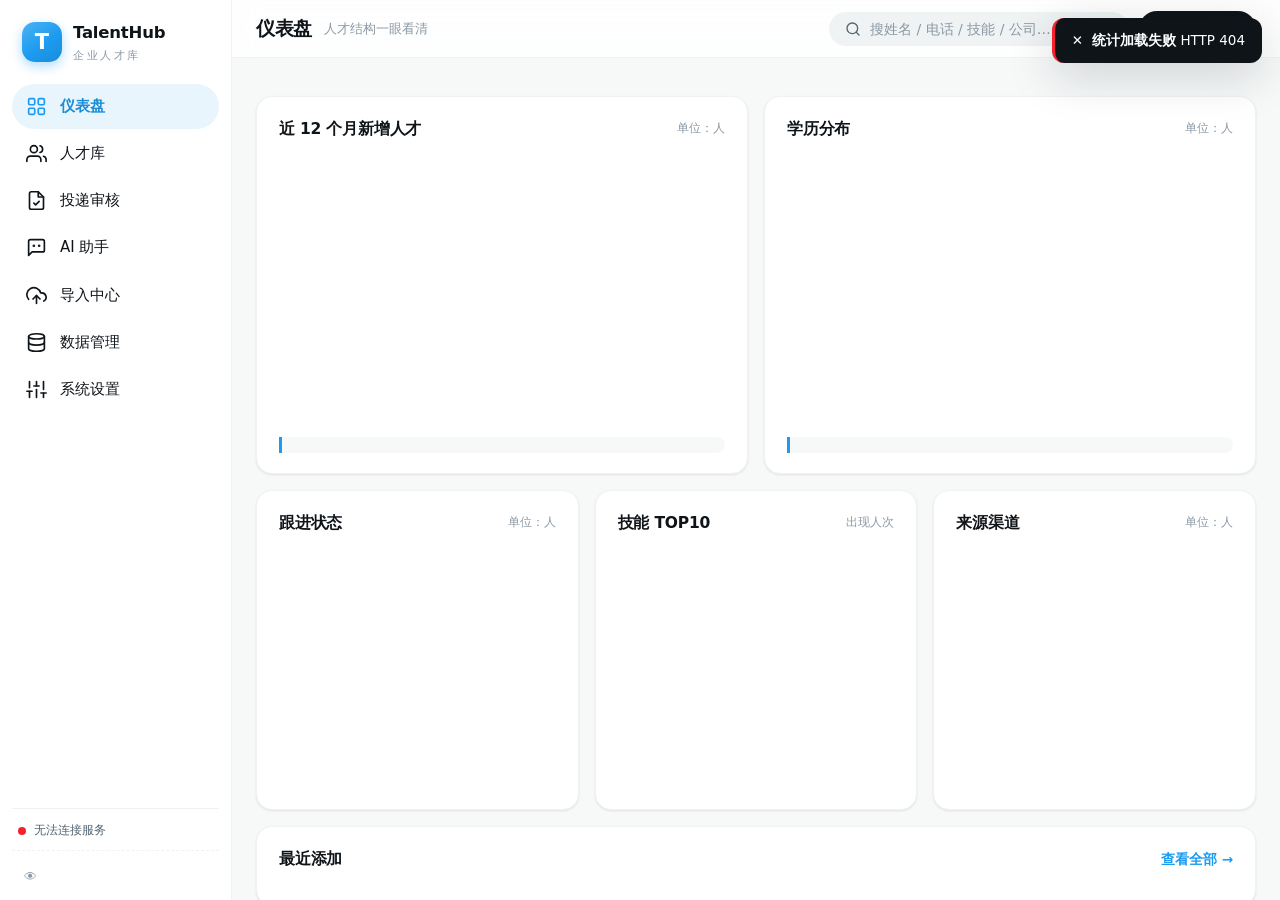
==== commit e57c7862: "feat(v1.3.0): AI助手流式对话+11档模型(含DeepSeek-R1-14B)+自定义链接4线程下载+本地导入+API模型列表自动拉取+token用量统计+锁屏防破解(5错冻结60s+I" ====
--- a/app/static/index.html
+++ b/app/static/index.html
@@ -26,6 +26,9 @@
       <a href="#/applications" data-view="applications" class="nav-item">
         <svg viewBox="0 0 24 24" fill="none" stroke="currentColor" stroke-linecap="round" stroke-linejoin="round"><path d="M14 2H6a2 2 0 0 0-2 2v16a2 2 0 0 0 2 2h12a2 2 0 0 0 2-2V8z"/><polyline points="14 2 14 8 20 8"/><path d="M9 15l2 2 4-4"/></svg>
         <span class="nav-label">投递审核</span><span id="nav-app-badge" class="nav-badge" hidden></span></a>
+      <a href="#/ai" data-view="ai" class="nav-item">
+        <svg viewBox="0 0 24 24" fill="none" stroke="currentColor" stroke-linecap="round" stroke-linejoin="round"><path d="M21 15a2 2 0 0 1-2 2H7l-4 4V5a2 2 0 0 1 2-2h14a2 2 0 0 1 2 2z"/><circle cx="9" cy="10" r=".6" fill="currentColor"/><circle cx="15" cy="10" r=".6" fill="currentColor"/></svg>
+        <span class="nav-label">AI 助手</span></a>
       <a href="#/import" data-view="import" class="nav-item">
         <svg viewBox="0 0 24 24" fill="none" stroke="currentColor" stroke-linecap="round" stroke-linejoin="round"><polyline points="16 16 12 12 8 16"/><line x1="12" y1="12" x2="12" y2="21"/><path d="M20.39 18.39A5 5 0 0 0 18 9h-1.26A8 8 0 1 0 3 16.3"/></svg>
         <span class="nav-label">导入中心</span></a>
@@ -40,6 +43,7 @@
       <div id="server-dot" class="server-line"><span class="dot"></span><span id="server-text">连接中…</span></div>
       <div id="sidebar-port" class="port-line"></div>
       <div class="copyright-line" id="sidebar-copyright"></div>
+      <button id="btn-cr-eye" class="cr-eye" title="隐藏/显示版权信息" aria-label="切换版权信息可见性">👁</button>
     </div>
   </aside>
 
@@ -110,6 +114,7 @@
                 <option value="B">B 良好</option><option value="C">C 一般</option>
                 <option value="D">D 暂缓</option><option value="_none">未评级</option></select>
               <select id="f-edu" aria-label="按学历筛选"><option value="">全部学历</option></select>
+              <select id="f-skill" aria-label="按技能筛选"><option value="">全部技能</option></select>
               <select id="f-sort" aria-label="排序方式">
                 <option value="created_at:desc">最新添加</option>
                 <option value="created_at:asc">最早添加</option>
@@ -187,6 +192,31 @@
         </div>
       </section>
 
+      <!-- AI 助手 -->
+      <section id="view-ai" class="view" hidden>
+        <div class="card chat-card">
+          <div class="card-head">
+            <h3>AI 助手 <span id="chat-engine" class="unit"></span></h3>
+            <div class="draft-actions">
+              <span id="chat-usage" class="muted"></span>
+              <button id="btn-chat-clear" class="btn btn-sm btn-ghost">清空对话</button>
+            </div>
+          </div>
+          <div id="chat-log" class="chat-log">
+            <div class="chat-welcome">
+              <p>👋 你好，我是 TalentHub AI 助手。</p>
+              <p class="muted">当前引擎（本地小模型 / 外部 API）在「系统设置 → AI 智能解析引擎」切换。
+              可以帮你：改写招聘 JD、生成面试问题、润色跟进话术、总结候选人亮点、回答 HR 常见问题。</p>
+            </div>
+          </div>
+          <div class="chat-input-row">
+            <textarea id="chat-input" rows="2" placeholder="输入消息，Enter 发送，Shift+Enter 换行…"></textarea>
+            <button id="btn-chat-send" class="btn btn-primary">发送</button>
+          </div>
+          <p class="hint">本地引擎完全离线；外部 API 引擎会将对话内容发送到你配置的服务商。每次对话的 token 消耗显示在右上角，并计入「系统设置 → token 用量」。</p>
+        </div>
+      </section>
+
       <!-- 导入中心 -->
       <section id="view-import" class="view" hidden>
         <div class="tabs">
@@ -427,6 +457,10 @@
                 </div>
               </div>
               <p class="hint" id="lock-forgot-hint"></p>
+              <div id="lock-audit-zone" hidden style="margin-top:12px">
+                <div class="card-head"><h3 style="font-size:13.5px">最近解锁尝试（含失败警告与来源 IP）</h3></div>
+                <div id="lock-audit" class="db-info" style="max-height:180px;overflow-y:auto"></div>
+              </div>
             </div>
           </div>
 
@@ -465,8 +499,11 @@
                 </div>
                 <div class="form-row">
                   <label class="form-label" for="api-model">模型名</label>
-                  <input id="api-model" name="llm_api_model" class="input" style="flex:1" placeholder="deepseek-chat / gpt-4o-mini / qwen-plus">
-                </div>
+                  <input id="api-model" name="llm_api_model" class="input" style="flex:1" placeholder="deepseek-chat / gpt-4o-mini / qwen-plus" list="api-model-list">
+                  <datalist id="api-model-list"></datalist>
+                  <button type="button" id="btn-fetch-models" class="btn btn-sm btn-ghost" title="从 API 服务自动获取可用模型列表">⟳ 拉取模型列表</button>
+                </div>
+                <div id="api-models-hint" class="muted" style="font-size:12px"></div>
                 <div class="form-row"><label class="check-line">
                   <input type="checkbox" name="llm_enabled_api"> 启用 AI 增强解析（外部 API 引擎）</label></div>
               </div>
@@ -486,11 +523,23 @@
             <select id="dl-source" aria-label="选择下载源站"></select>
             <button id="btn-dl-model" class="btn btn-primary">开始下载</button>
           </div>
+          <div class="model-row">
+            <input id="dl-custom-url" class="input" style="flex:1;min-width:260px" placeholder="或粘贴任意 GGUF 直链下载（自动 4 线程加速）https://…/model.gguf">
+            <button id="btn-dl-url" class="btn btn-ghost">链接下载</button>
+            <label class="like-btn btn btn-ghost">导入本地模型文件<input id="file-model" type="file" accept=".gguf" hidden></label>
+          </div>
           <div id="dl-progress" class="dl-progress" hidden>
             <div class="dl-bar"><i id="dl-bar-fill"></i></div>
             <span id="dl-text" class="muted"></span>
           </div>
-          <p class="hint">国内网络推荐 hf-mirror / ModelScope 源；HuggingFace 官方源需国际网络。下载完成后无需重启，下一次简历导入自动启用 AI 增强。内存/GPU 建议见上方蓝色提示条。</p>
+          <p class="hint">国内网络推荐 hf-mirror / ModelScope 源；HuggingFace 官方源需国际网络；「链接下载」支持任意 GGUF 直链（服务器支持分段时自动 4 线程并发加速）；「导入本地模型」校验 GGUF 魔数后落盘。下载/导入完成后无需重启，自动选用最大模型。内存/GPU 建议见上方蓝色提示条。</p>
+        </div>
+
+        <div class="card">
+          <div class="card-head"><h3>📈 AI token 用量</h3>
+            <button id="btn-usage-refresh" class="btn btn-sm btn-ghost">刷新</button></div>
+          <div id="usage-box" class="db-info">加载中…</div>
+          <div id="usage-detail" class="table-wrap" style="margin-top:10px;max-height:260px;overflow-y:auto"></div>
         </div>
       </section>
     </main>
--- a/app/static/style.css
+++ b/app/static/style.css
@@ -573,6 +573,49 @@
 }
 .engine-switch button.on { background: var(--surface); color: var(--ink); box-shadow: var(--shadow); font-weight: 800; }
 
+/* ============ AI 助手聊天 ============ */
+.chat-card { display: flex; flex-direction: column; }
+.chat-log {
+  display: flex; flex-direction: column; gap: 14px;
+  min-height: 380px; max-height: calc(100vh - 380px); overflow-y: auto;
+  padding: 8px 4px 16px;
+}
+.chat-welcome { text-align: center; padding: 48px 20px; color: var(--ink-2); }
+.chat-welcome p { margin: 6px 0; }
+.chat-msg { display: flex; gap: 10px; max-width: 86%; }
+.chat-msg .cm-avatar {
+  width: 34px; height: 34px; border-radius: 50%; flex-shrink: 0;
+  display: flex; align-items: center; justify-content: center; font-size: 16px;
+}
+.chat-msg.user { align-self: flex-end; flex-direction: row-reverse; }
+.chat-msg.user .cm-avatar { background: var(--ink); color: #fff; font-size: 13px; font-weight: 700; }
+.chat-msg.ai .cm-avatar { background: linear-gradient(145deg, #4ab3f4, #1d9bf0); color: #fff; }
+.cm-bubble {
+  border-radius: 18px; padding: 11px 16px; font-size: 14px; line-height: 1.75;
+  white-space: pre-wrap; word-break: break-word;
+}
+.chat-msg.user .cm-bubble { background: var(--primary); color: #fff; border-bottom-right-radius: 6px; }
+.chat-msg.ai .cm-bubble { background: var(--surface-3); color: var(--ink); border-bottom-left-radius: 6px; }
+.chat-msg.ai .cm-bubble.err { background: var(--danger-soft); color: var(--danger); }
+.cm-bubble .cursor { display: inline-block; width: 7px; height: 15px; background: var(--primary); vertical-align: -2px; animation: blink 1s infinite; border-radius: 1px; }
+@keyframes blink { 50% { opacity: 0; } }
+.chat-input-row { display: flex; gap: 10px; align-items: flex-end; border-top: 1px solid var(--line); padding-top: 14px; }
+.chat-input-row textarea {
+  flex: 1; border: 1px solid var(--line-strong); border-radius: var(--radius-md);
+  padding: 11px 14px; font-family: inherit; font-size: 14px; resize: none; color: var(--ink);
+}
+.chat-input-row textarea:focus { outline: 0; border-color: var(--primary); box-shadow: 0 0 0 3.5px rgba(29,155,240,.14); }
+.chat-input-row .btn { height: 44px; padding: 0 26px; }
+
+/* 版权小眼睛 */
+.cr-eye {
+  background: transparent; border: 0; cursor: pointer; font-size: 13px;
+  color: var(--faint); padding: 4px 8px; border-radius: 99px; transition: all var(--transition);
+  align-self: flex-start; margin: 2px 4px 0;
+}
+.cr-eye:hover { background: var(--surface-3); color: var(--ink); }
+#sidebar-copyright.cr-hidden { display: none; }
+
 /* ============ 响应式 ============ */
 @media (max-width: 1180px) {
   .grid-3 { grid-template-columns: 1fr 1fr; }
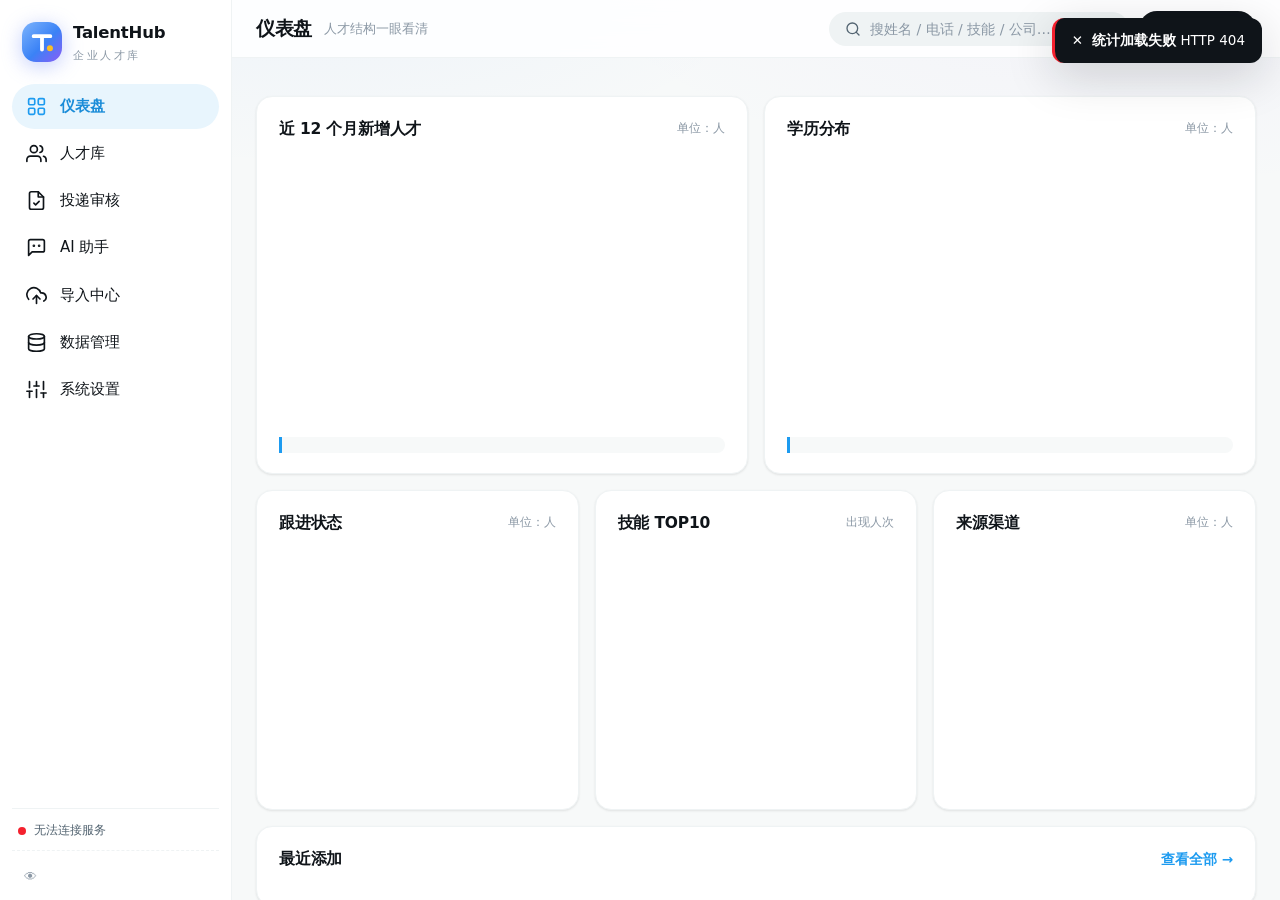
==== commit d751188f: "feat(v1.5.0): 识别率大修(docx文本框/页眉深提取+PDF页级混合免OCR+裸名公司/出生年龄/荣誉证书)+LLM chat化few-shot+AI工作明细透明化+导入进度实时步骤+切" ====
--- a/app/static/index.html
+++ b/app/static/index.html
@@ -4,7 +4,7 @@
 <meta charset="UTF-8">
 <meta name="viewport" content="width=device-width, initial-scale=1.0">
 <title>TalentHub 企业人才库</title>
-<link rel="icon" href="data:image/svg+xml,%3Csvg xmlns='http://www.w3.org/2000/svg' viewBox='0 0 32 32'%3E%3Crect width='32' height='32' rx='8' fill='%231d9bf0'/%3E%3Ctext x='16' y='22' font-size='16' text-anchor='middle' fill='white' font-family='sans-serif' font-weight='bold'%3ET%3C/text%3E%3C/svg%3E">
+<link rel="icon" href="data:image/svg+xml,%3Csvg xmlns='http://www.w3.org/2000/svg' viewBox='0 0 48 48'%3E%3Cdefs%3E%3ClinearGradient id='g' x1='0' y1='0' x2='1' y2='1'%3E%3Cstop offset='0' stop-color='%2360a5fa'/%3E%3Cstop offset='.55' stop-color='%233b82f6'/%3E%3Cstop offset='1' stop-color='%238b5cf6'/%3E%3C/linearGradient%3E%3C/defs%3E%3Crect width='48' height='48' rx='14' fill='url(%23g)'/%3E%3Cpath d='M14 17h20M24 17v16' stroke='white' stroke-width='4.6' stroke-linecap='round'/%3E%3Ccircle cx='33.5' cy='31.5' r='3.6' fill='%23fbbf24'/%3E%3C/svg%3E">
 <link rel="stylesheet" href="style.css">
 <script src="vendor/echarts.min.js"></script>
 </head>
@@ -13,7 +13,16 @@
   <!-- 侧边栏 -->
   <aside id="sidebar">
     <div class="logo">
-      <div class="logo-mark">T</div>
+      <div class="logo-mark" aria-hidden="true">
+        <svg viewBox="0 0 48 48" width="40" height="40">
+          <defs><linearGradient id="lg" x1="0" y1="0" x2="1" y2="1">
+            <stop offset="0" stop-color="#7db4fc"/><stop offset=".55" stop-color="#3b82f6"/><stop offset="1" stop-color="#8b5cf6"/>
+          </linearGradient></defs>
+          <rect width="48" height="48" rx="14" fill="url(#lg)"/>
+          <path d="M14 17h20M24 17v16" stroke="#fff" stroke-width="4.6" stroke-linecap="round"/>
+          <circle cx="33.5" cy="31.5" r="3.6" fill="#fbbf24"/>
+        </svg>
+      </div>
       <div class="logo-text"><b>TalentHub</b><span>企业人才库</span></div>
     </div>
     <nav id="nav">
@@ -125,6 +134,7 @@
             </div>
             <div class="toolbar-actions">
               <button id="btn-add-talent" class="btn btn-ghost">＋ 手动新增</button>
+              <button id="btn-pick-columns-2" class="btn btn-ghost" title="自选导出列">⚙ 导出列</button>
               <button id="btn-export-filtered" class="btn btn-ghost">导出 Excel</button>
             </div>
           </div>
@@ -239,10 +249,15 @@
                 </label>
               </div>
               <p class="sub">格式支持：PDF（扫描版自动精准 OCR）、Word (.docx)、简历图片（JPG/PNG）、TXT；单次最大支持 50 份并发解析</p>
-              <label class="check-line" style="justify-content:center;margin-top:12px;font-size:13px">
-                <input type="checkbox" id="force-llm"> 强制 AI 增强解析（每份都过大模型，较慢但非标准简历识别率最高；需先在「系统设置」配置模型或 API）</label>
+              <div style="display:flex;gap:22px;justify-content:center;flex-wrap:wrap;margin-top:12px">
+                <label class="check-line" style="font-size:13px">
+                  <input type="checkbox" id="force-llm"> 强制 AI 增强解析（每份都过大模型，较慢但识别率最高）</label>
+                <label class="check-line" style="font-size:13px" title="多份简历扫描在同一个 PDF 里时勾选：每页独立解析成一位候选人">
+                  <input type="checkbox" id="split-scan"> 拆分录入（一个 PDF 含多份简历时，按页拆成多条）</label>
+              </div>
             </div>
             <div id="resume-progress" class="progress-line" hidden><div class="bar"><i></i></div><span></span></div>
+            <div id="resume-progress-detail" class="progress-detail" hidden></div>
           </div>
           <div id="draft-zone" class="card" hidden>
             <div class="card-head">
@@ -322,7 +337,9 @@
             <div class="action-row">
               <button id="btn-export-all-xlsx" class="btn btn-primary">导出全部 Excel (.xlsx)</button>
               <button id="btn-export-all-csv" class="btn btn-ghost">导出 CSV</button>
-            </div>
+              <button id="btn-pick-columns" class="btn btn-ghost" title="自选导出列，避免过多无用列">⚙ 选择导出列</button>
+            </div>
+            <div id="columns-summary" class="muted" style="font-size:12px"></div>
             <div class="action-row">
               <button id="btn-download-template" class="btn btn-ghost">下载导入模板</button>
               <button id="btn-export-json" class="btn btn-ghost">导出 JSON 备份</button>
@@ -357,6 +374,7 @@
 
       <!-- 系统设置 -->
       <section id="view-settings" class="view" hidden>
+        <div class="section-divider" id="sec-basic"><span>⚙️ 基础服务</span><i>端口 · OCR · 投递门户 · 自定义状态 · 公司信息</i></div>
         <div class="grid-2">
           <div class="card">
             <div class="card-head"><h3>服务与端口</h3></div>
@@ -414,6 +432,15 @@
           </div>
         </div>
 
+        <div class="card">
+          <div class="card-head"><h3>🔄 软件更新</h3>
+            <button id="btn-check-update" class="btn btn-sm btn-ghost">立即检查更新</button></div>
+          <div class="db-info">当前版本 <b id="update-current"></b>
+            <div id="update-box" style="margin-top:6px">点击右上按钮从 GitHub 检查新版本（国内可用加速源下载）</div>
+          </div>
+        </div>
+
+        <div class="section-divider" id="sec-security"><span>🔐 安全与隐私</span><i>锁屏密码 · 防破解冻结 · 审计记录</i></div>
         <div class="grid-2">
           <div class="card">
             <div class="card-head"><h3>🔒 锁屏密码</h3><span id="lock-badge" class="unit"></span></div>
@@ -464,6 +491,7 @@
             </div>
           </div>
 
+          <div class="section-divider" id="sec-ai"><span>🤖 AI 大模型</span><i>本地小模型 / 外部联网 API · 模型下载与用量</i></div>
           <div class="card">
             <div class="card-head"><h3>🤖 AI 智能解析引擎</h3><span id="llm-badge" class="unit"></span></div>
             <div class="engine-switch" style="margin-bottom:14px">
@@ -499,11 +527,11 @@
                 </div>
                 <div class="form-row">
                   <label class="form-label" for="api-model">模型名</label>
-                  <input id="api-model" name="llm_api_model" class="input" style="flex:1" placeholder="deepseek-chat / gpt-4o-mini / qwen-plus" list="api-model-list">
-                  <datalist id="api-model-list"></datalist>
-                  <button type="button" id="btn-fetch-models" class="btn btn-sm btn-ghost" title="从 API 服务自动获取可用模型列表">⟳ 拉取模型列表</button>
+                  <input id="api-model" name="llm_api_model" class="input" style="flex:1" placeholder="deepseek-chat / gpt-4o-mini / qwen-plus（可手输或从下方列表选择）">
+                  <button type="button" id="btn-fetch-models" class="btn btn-sm btn-ghost" title="从 API 服务自动获取全部可用模型">⟳ 拉取模型列表</button>
                 </div>
                 <div id="api-models-hint" class="muted" style="font-size:12px"></div>
+                <div id="api-models-list" class="api-models-list" hidden></div>
                 <div class="form-row"><label class="check-line">
                   <input type="checkbox" name="llm_enabled_api"> 启用 AI 增强解析（外部 API 引擎）</label></div>
               </div>
@@ -603,6 +631,23 @@
   <div class="modal-foot">
     <button id="cf-cancel" class="btn btn-ghost">取消</button>
     <button id="cf-ok" class="btn btn-danger">确认</button>
+  </div>
+</div>
+
+<!-- 导出列选择弹窗 -->
+<div id="colpick-mask" class="drawer-mask" hidden></div>
+<div id="colpick-box" class="modal" hidden role="dialog" aria-label="选择导出列" style="width:min(560px,94vw)">
+  <div class="modal-head"><h2>选择导出列</h2><button id="cp-close" class="icon-btn" aria-label="关闭">✕</button></div>
+  <p class="muted" style="margin-bottom:12px">勾选需要导出的列（对 Excel 和 CSV 导出同时生效，选择会被记住）。不勾选任何列 = 导出全部列。</p>
+  <div style="display:flex;gap:8px;margin-bottom:12px;flex-wrap:wrap">
+    <button id="cp-all" class="btn btn-sm btn-ghost">全选</button>
+    <button id="cp-none" class="btn btn-sm btn-ghost">清空</button>
+    <button id="cp-common" class="btn btn-sm btn-ghost">常用精简（10 列）</button>
+  </div>
+  <div id="cp-list" style="display:grid;grid-template-columns:repeat(3,1fr);gap:8px 14px;max-height:46vh;overflow-y:auto"></div>
+  <div class="modal-foot">
+    <button id="cp-cancel" class="btn btn-ghost">取消</button>
+    <button id="cp-save" class="btn btn-primary">保存</button>
   </div>
 </div>
 
--- a/app/static/style.css
+++ b/app/static/style.css
@@ -71,12 +71,13 @@
 }
 .logo { display: flex; align-items: center; gap: 11px; padding: 6px 10px 20px; }
 .logo-mark {
-  width: 40px; height: 40px; border-radius: 13px; flex-shrink: 0;
-  background: linear-gradient(145deg, #4ab3f4, #1d9bf0 55%, #1a8cd8);
-  color: #fff; font-weight: 800; font-size: 21px;
+  width: 40px; height: 40px; flex-shrink: 0; border-radius: 14px; overflow: hidden;
   display: flex; align-items: center; justify-content: center;
-  box-shadow: 0 4px 12px rgba(29, 155, 240, .35);
-}
+  filter: drop-shadow(0 4px 10px rgba(99, 130, 246, .38));
+  transition: transform var(--transition);
+}
+.logo:hover .logo-mark { transform: scale(1.06) rotate(-2deg); }
+.logo-mark svg { display: block; }
 .logo-text b { display: block; color: var(--ink); font-size: 16.5px; font-weight: 800; letter-spacing: -.2px; }
 .logo-text span { display: block; font-size: 11px; color: var(--faint); letter-spacing: 2.5px; margin-top: 1px; }
 
@@ -647,3 +648,72 @@
   .drawer { width: 100vw; border-radius: 0; }
   .modal { width: 96vw; padding: 20px 18px; }
 }
+
+/* ============ v1.5：设置分组头 / API 模型列表 / 进度细化 / AI 工作明细 ============ */
+.section-divider {
+  display: flex; align-items: baseline; gap: 12px; margin: 14px 2px 0;
+  max-width: 1400px;
+}
+.section-divider span {
+  font-size: 16px; font-weight: 800; letter-spacing: -.2px; color: var(--ink);
+  position: relative; padding-left: 14px;
+}
+.section-divider span::before {
+  content: ""; position: absolute; left: 0; top: 50%; transform: translateY(-50%);
+  width: 4px; height: 18px; border-radius: 99px;
+  background: linear-gradient(180deg, #60a5fa, #8b5cf6);
+}
+.section-divider i { font-style: normal; font-size: 12px; color: var(--faint); }
+
+.api-models-list {
+  margin-top: 10px; max-height: 220px; overflow-y: auto;
+  border: 1px solid var(--line); border-radius: var(--radius-md); background: var(--bg-soft);
+  padding: 6px;
+}
+.api-models-list .am-item {
+  display: flex; align-items: center; gap: 8px; padding: 8px 12px; border-radius: var(--radius-sm);
+  cursor: pointer; font-size: 13px; color: var(--ink-2);
+  transition: background var(--transition);
+  font-variant-numeric: tabular-nums;
+}
+.api-models-list .am-item:hover { background: var(--primary-soft); color: var(--primary-deep); }
+.api-models-list .am-item.picked { background: var(--primary); color: #fff; font-weight: 700; }
+.api-models-list .am-count { font-size: 11px; color: var(--faint); padding: 4px 10px; }
+
+.progress-detail {
+  margin-top: 10px; padding: 12px 16px; background: var(--primary-soft);
+  border-radius: var(--radius-md); font-size: 13px; color: var(--primary-deep);
+  display: flex; align-items: center; gap: 10px; line-height: 1.6;
+}
+.progress-detail .pd-spinner {
+  width: 16px; height: 16px; border: 2.5px solid rgba(29,155,240,.25); border-top-color: var(--primary);
+  border-radius: 50%; animation: spin .8s linear infinite; flex-shrink: 0;
+}
+@keyframes spin { to { transform: rotate(360deg); } }
+.progress-detail b { font-weight: 800; }
+
+/* AI 工作明细（草稿区展开行） */
+.ai-trace-row td { background: #fbfdff !important; padding: 0 !important; }
+.ai-trace {
+  padding: 14px 18px; border-left: 3px solid var(--primary);
+  background: linear-gradient(90deg, var(--primary-soft), transparent 65%);
+  font-size: 12.5px; line-height: 1.8; color: var(--ink-2);
+}
+.ai-trace .at-head { font-weight: 800; color: var(--primary-deep); margin-bottom: 6px; font-size: 13px; }
+.ai-trace .at-change { display: flex; gap: 8px; align-items: baseline; padding: 2px 0; flex-wrap: wrap; }
+.ai-trace .at-field { font-weight: 700; color: var(--ink); min-width: 88px; }
+.ai-trace .at-before { color: var(--faint); text-decoration: line-through; }
+.ai-trace .at-after { color: #07915f; font-weight: 600; }
+.ai-trace .at-rule { color: var(--faint); font-size: 11.5px; }
+.ai-trace .at-explain { margin-top: 8px; padding-top: 8px; border-top: 1px dashed var(--line-strong); color: var(--muted); }
+.btn-trace { font-size: 11.5px; padding: 2px 10px; border-radius: 99px; border: 1px solid var(--line-strong);
+  background: var(--surface); color: var(--primary-deep); cursor: pointer; font-weight: 700; font-family: inherit; }
+.btn-trace:hover { background: var(--primary-soft); border-color: var(--primary); }
+
+/* 柔和渐变页面底色（女生向氛围：极淡蓝紫晕染） */
+#main {
+  background:
+    radial-gradient(900px 420px at 85% -80px, rgba(139, 92, 246, .05), transparent 65%),
+    radial-gradient(800px 380px at 8% -60px, rgba(59, 130, 246, .06), transparent 60%),
+    var(--bg-soft);
+}
